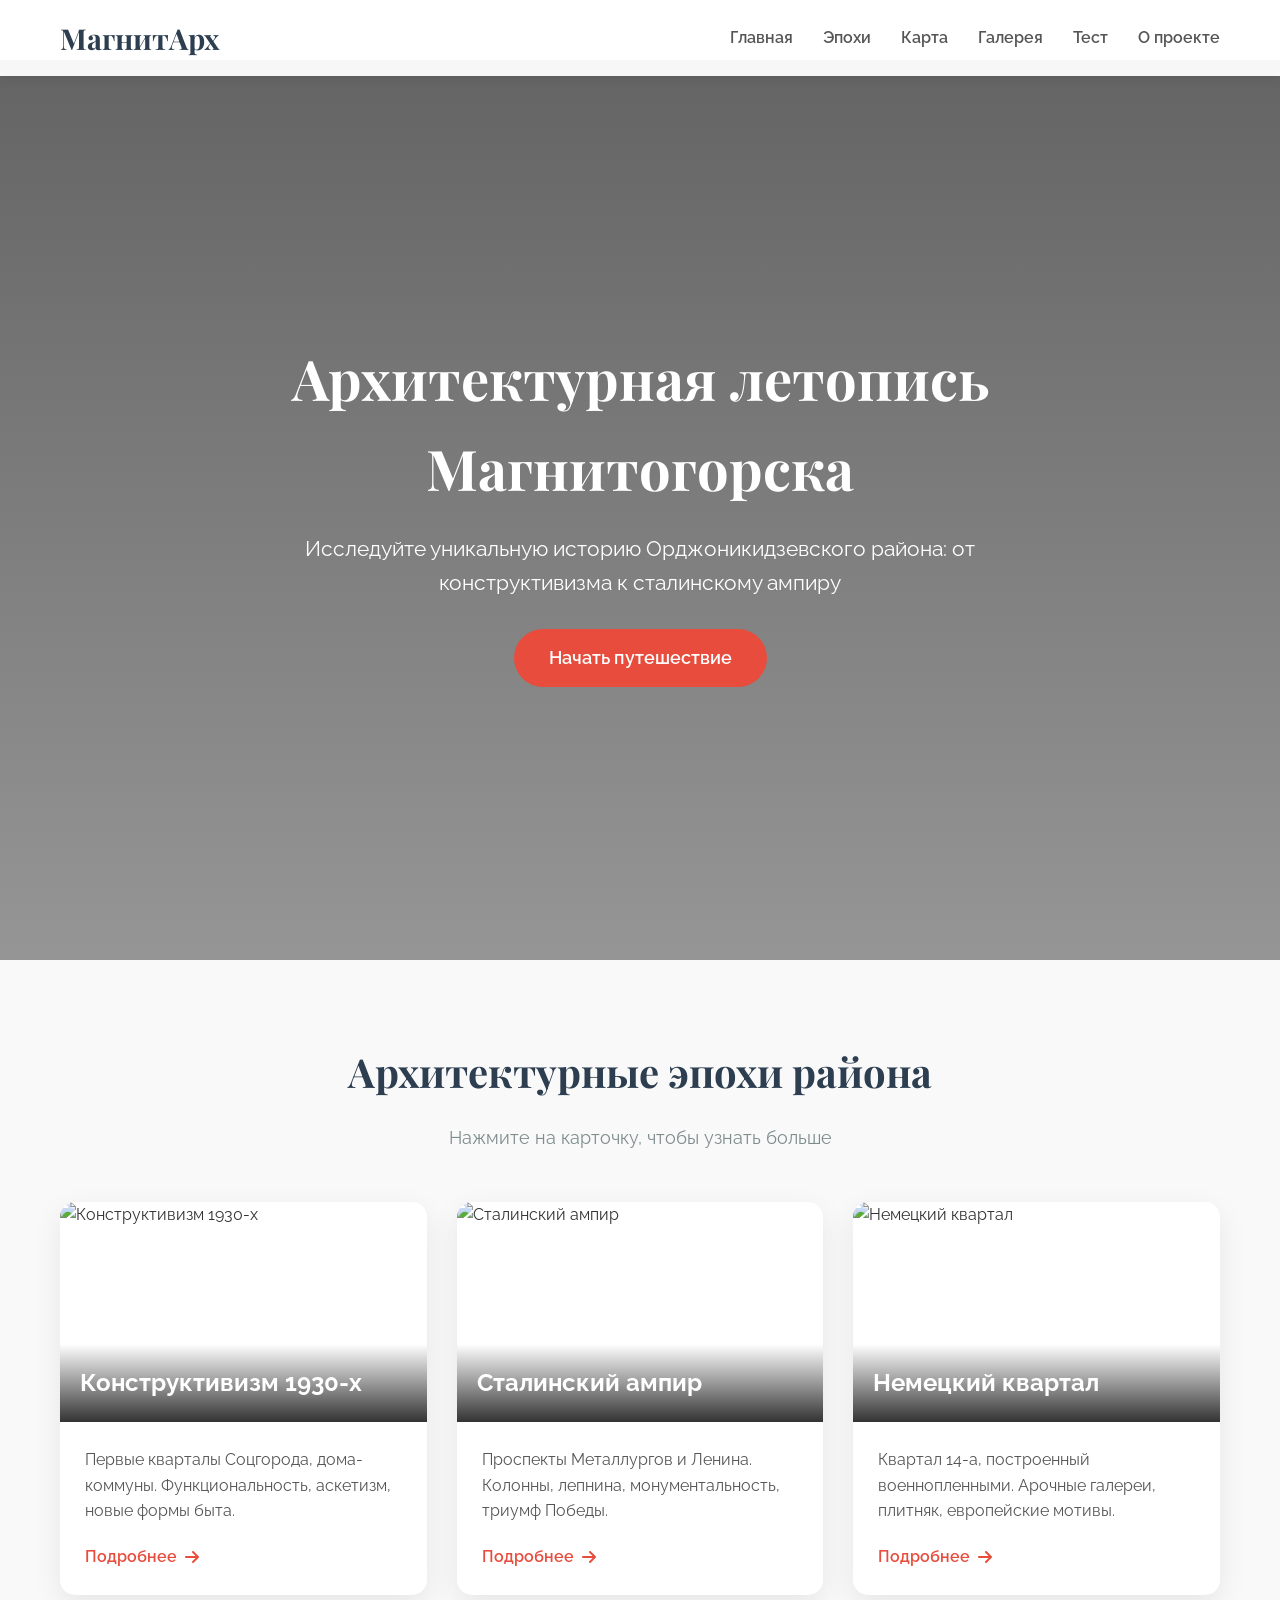
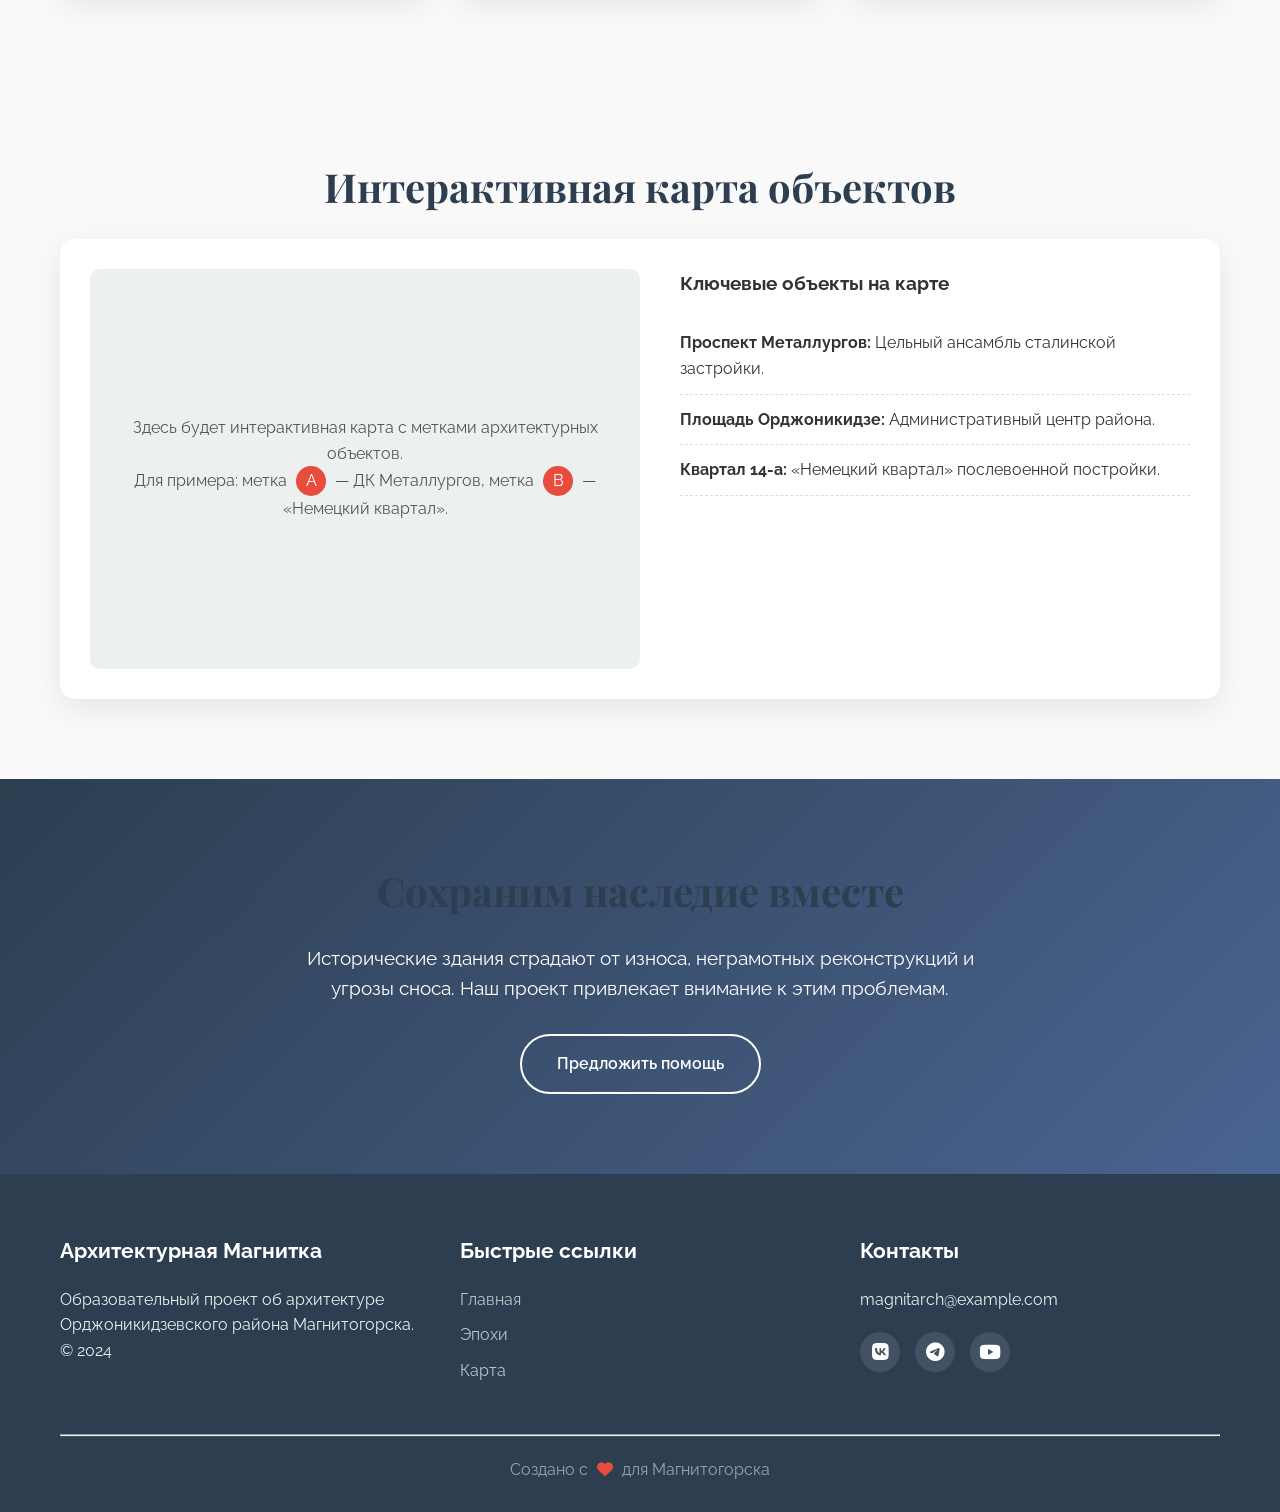
==== index.html @ 7c3ff4f2 "init" ====
<!DOCTYPE html>
<html lang="ru">
<head>
    <meta charset="UTF-8">
    <meta name="viewport" content="width=device-width, initial-scale=1.0">
    <title>Архитектурная Магнитка | Орджоникидзевский район</title>
    <link rel="stylesheet" href="style.css">
    <link rel="stylesheet" href="https://cdnjs.cloudflare.com/ajax/libs/font-awesome/6.4.0/css/all.min.css">
    <link href="https://fonts.googleapis.com/css2?family=Playfair+Display:wght@400;700&family=Raleway:wght@300;400;600&display=swap" rel="stylesheet">
    <link rel="icon" type="image/x-icon" href="images/favicon.ico">
</head>
<body>
    <!-- Навигация -->
    <nav class="navbar">
        <div class="container nav-container">
            <a href="index.html" class="logo">МагнитАрх</a>
            <button class="menu-toggle" id="menuToggle">
                <i class="fas fa-bars"></i>
            </button>
            <ul class="nav-menu" id="navMenu">
                <li><a href="#home">Главная</a></li>
                <li><a href="#eras">Эпохи</a></li>
                <li><a href="#map">Карта</a></li>
                <li><a href="#gallery">Галерея</a></li>
                <li><a href="#test">Тест</a></li>
                <li><a href="#about">О проекте</a></li>
            </ul>
        </div>
    </nav>

    <!-- Герой-секция -->
    <header class="hero" id="home">
        <div class="hero-content fade-in">
            <h1>Архитектурная летопись Магнитогорска</h1>
            <p>Исследуйте уникальную историю Орджоникидзевского района: от конструктивизма к сталинскому ампиру</p>
            <a href="#eras" class="btn-hero">Начать путешествие</a>
        </div>
        <div class="hero-overlay"></div>
    </header>

    <!-- Секция "Эпохи" -->
    <section class="section eras-section" id="eras">
        <div class="container">
            <h2 class="section-title">Архитектурные эпохи района</h2>
            <p class="section-subtitle">Нажмите на карточку, чтобы узнать больше</p>

            <div class="eras-grid">
                <!-- Карточка 1 -->
                <div class="era-card slide-up">
                    <div class="card-image">
                        <img src="images/constructivism.jpg" alt="Конструктивизм 1930-х">
                        <div class="card-overlay">
                            <h3>Конструктивизм 1930-х</h3>
                        </div>
                    </div>
                    <div class="card-content">
                        <p>Первые кварталы Соцгорода, дома-коммуны. Функциональность, аскетизм, новые формы быта.</p>
                        <a href="#" class="btn-card">Подробнее <i class="fas fa-arrow-right"></i></a>
                    </div>
                </div>

                <!-- Карточка 2 -->
                <div class="era-card slide-up">
                    <div class="card-image">
                        <img src="images/stalin_empire.jpg" alt="Сталинский ампир">
                        <div class="card-overlay">
                            <h3>Сталинский ампир</h3>
                        </div>
                    </div>
                    <div class="card-content">
                        <p>Проспекты Металлургов и Ленина. Колонны, лепнина, монументальность, триумф Победы.</p>
                        <a href="#" class="btn-card">Подробнее <i class="fas fa-arrow-right"></i></a>
                    </div>
                </div>

                <!-- Карточка 3 -->
                <div class="era-card slide-up">
                    <div class="card-image">
                        <img src="images/german_quarter.jpg" alt="Немецкий квартал">
                        <div class="card-overlay">
                            <h3>Немецкий квартал</h3>
                        </div>
                    </div>
                    <div class="card-content">
                        <p>Квартал 14-а, построенный военнопленными. Арочные галереи, плитняк, европейские мотивы.</p>
                        <a href="#" class="btn-card">Подробнее <i class="fas fa-arrow-right"></i></a>
                    </div>
                </div>
            </div>
        </div>
    </section>

    <!-- Секция с интерактивной картой -->
    <section class="section map-section" id="map">
        <div class="container">
            <h2 class="section-title">Интерактивная карта объектов</h2>
            <div class="map-container slide-up">
                <div class="map-placeholder" id="mapPlaceholder">
                    <!-- Здесь будет встроена карта Яндекса/Google -->
                    <p>Здесь будет интерактивная карта с метками архитектурных объектов.</p>
                    <p>Для примера: метка <span class="marker">A</span> — ДК Металлургов, метка <span class="marker">B</span> — «Немецкий квартал».</p>
                </div>
                <div class="map-info">
                    <h3>Ключевые объекты на карте</h3>
                    <ul class="map-list">
                        <li><strong>Проспект Металлургов:</strong> Цельный ансамбль сталинской застройки.</li>
                        <li><strong>Площадь Орджоникидзе:</strong> Административный центр района.</li>
                        <li><strong>Квартал 14-а:</strong> «Немецкий квартал» послевоенной постройки.</li>
                    </ul>
                </div>
            </div>
        </div>
    </section>

    <!-- Секция "Проблемы сохранения" -->
    <section class="section problems-section">
        <div class="container">
            <h2 class="section-title">Сохраним наследие вместе</h2>
            <div class="problems-content fade-in">
                <p>Исторические здания страдают от износа, неграмотных реконструкций и угрозы сноса. Наш проект привлекает внимание к этим проблемам.</p>
                <a href="#contact" class="btn-problem">Предложить помощь</a>
            </div>
        </div>
    </section>

    <!-- Футер -->
    <footer class="footer" id="about">
        <div class="container">
            <div class="footer-grid">
                <div class="footer-col">
                    <h3>Архитектурная Магнитка</h3>
                    <p>Образовательный проект об архитектуре Орджоникидзевского района Магнитогорска. © 2024</p>
                </div>
                <div class="footer-col">
                    <h3>Быстрые ссылки</h3>
                    <ul>
                        <li><a href="#home">Главная</a></li>
                        <li><a href="#eras">Эпохи</a></li>
                        <li><a href="#map">Карта</a></li>
                    </ul>
                </div>
                <div class="footer-col">
                    <h3>Контакты</h3>
                    <p>magnitarch@example.com</p>
                    <div class="social-links">
                        <a href="#"><i class="fab fa-vk"></i></a>
                        <a href="#"><i class="fab fa-telegram"></i></a>
                        <a href="#"><i class="fab fa-youtube"></i></a>
                    </div>
                </div>
            </div>
            <hr>
            <p class="footer-copy">Создано с <i class="fas fa-heart"></i> для Магнитогорска</p>
        </div>
    </footer>

    <script src="script.js"></script>
</body>
</html>
---- style.css ----
/* Сброс и базовые стили */
* {
    margin: 0;
    padding: 0;
    box-sizing: border-box;
}

html {
    scroll-behavior: smooth;
}

body {
    font-family: 'Raleway', sans-serif;
    line-height: 1.6;
    color: #333;
    background: #f9f9f9;
    overflow-x: hidden;
}

.container {
    width: 100%;
    max-width: 1200px;
    margin: 0 auto;
    padding: 0 20px;
}

/* Навигация */
.navbar {
    background: rgba(255, 255, 255, 0.95);
    box-shadow: 0 2px 10px rgba(0, 0, 0, 0.1);
    position: fixed;
    width: 100%;
    top: 0;
    z-index: 1000;
    transition: all 0.3s ease;
}

.nav-container {
    display: flex;
    justify-content: space-between;
    align-items: center;
    padding: 15px 20px;
}

.logo {
    font-family: 'Playfair Display', serif;
    font-size: 1.8rem;
    font-weight: 700;
    color: #2c3e50;
    text-decoration: none;
}

.nav-menu {
    display: flex;
    list-style: none;
}

.nav-menu li {
    margin-left: 30px;
}

.nav-menu a {
    text-decoration: none;
    color: #555;
    font-weight: 600;
    font-size: 1rem;
    transition: color 0.3s;
    position: relative;
}

.nav-menu a:hover {
    color: #e74c3c;
}

.nav-menu a::after {
    content: '';
    position: absolute;
    width: 0;
    height: 2px;
    background: #e74c3c;
    left: 0;
    bottom: -5px;
    transition: width 0.3s;
}

.nav-menu a:hover::after {
    width: 100%;
}

.menu-toggle {
    display: none;
    background: none;
    border: none;
    font-size: 1.5rem;
    color: #2c3e50;
    cursor: pointer;
}

/* Герой-секция */
.hero {
    height: 100vh;
    background: linear-gradient(rgba(0, 0, 0, 0.6), rgba(0, 0, 0, 0.4)),
                url('images/bg-main.jpg') center/cover no-repeat;
    display: flex;
    align-items: center;
    justify-content: center;
    text-align: center;
    color: white;
    position: relative;
    margin-top: 60px;
}

.hero-content {
    z-index: 2;
    max-width: 800px;
    padding: 20px;
}

.hero h1 {
    font-family: 'Playfair Display', serif;
    font-size: 3.5rem;
    margin-bottom: 20px;
    opacity: 0;
    animation: fadeInUp 1s 0.5s forwards;
}

.hero p {
    font-size: 1.3rem;
    margin-bottom: 30px;
    opacity: 0;
    animation: fadeInUp 1s 0.8s forwards;
}

.btn-hero {
    display: inline-block;
    background: #e74c3c;
    color: white;
    padding: 15px 35px;
    border-radius: 50px;
    text-decoration: none;
    font-weight: 600;
    font-size: 1.1rem;
    transition: all 0.3s;
    opacity: 0;
    animation: fadeInUp 1s 1.1s forwards;
}

.btn-hero:hover {
    background: #c0392b;
    transform: translateY(-5px);
    box-shadow: 0 10px 20px rgba(0, 0, 0, 0.2);
}

/* Секции */
.section {
    padding: 80px 0;
}

.section-title {
    font-family: 'Playfair Display', serif;
    font-size: 2.5rem;
    text-align: center;
    margin-bottom: 20px;
    color: #2c3e50;
}

.section-subtitle {
    text-align: center;
    color: #7f8c8d;
    margin-bottom: 50px;
    font-size: 1.1rem;
}

/* Карточки эпох */
.eras-grid {
    display: grid;
    grid-template-columns: repeat(auto-fit, minmax(300px, 1fr));
    gap: 30px;
    margin-top: 40px;
}

.era-card {
    background: white;
    border-radius: 15px;
    overflow: hidden;
    box-shadow: 0 10px 30px rgba(0, 0, 0, 0.08);
    transition: transform 0.4s, box-shadow 0.4s;
    opacity: 0;
    transform: translateY(30px);
}

.era-card:hover {
    transform: translateY(-15px);
    box-shadow: 0 20px 40px rgba(0, 0, 0, 0.15);
}

.card-image {
    height: 220px;
    position: relative;
    overflow: hidden;
}

.card-image img {
    width: 100%;
    height: 100%;
    object-fit: cover;
    transition: transform 0.5s;
}

.era-card:hover .card-image img {
    transform: scale(1.05);
}

.card-overlay {
    position: absolute;
    bottom: 0;
    background: linear-gradient(to top, rgba(0,0,0,0.8), transparent);
    width: 100%;
    padding: 20px;
    color: white;
}

.card-overlay h3 {
    font-size: 1.5rem;
}

.card-content {
    padding: 25px;
}

.card-content p {
    color: #555;
    margin-bottom: 20px;
}

.btn-card {
    display: inline-flex;
    align-items: center;
    color: #e74c3c;
    text-decoration: none;
    font-weight: 600;
    transition: color 0.3s;
}

.btn-card i {
    margin-left: 8px;
    transition: transform 0.3s;
}

.btn-card:hover {
    color: #c0392b;
}

.btn-card:hover i {
    transform: translateX(5px);
}

/* Карта */
.map-container {
    display: flex;
    flex-wrap: wrap;
    gap: 40px;
    background: white;
    padding: 30px;
    border-radius: 15px;
    box-shadow: 0 10px 30px rgba(0, 0, 0, 0.08);
}

.map-placeholder {
    flex: 1;
    min-width: 300px;
    height: 400px;
    background: #ecf0f1;
    border-radius: 10px;
    display: flex;
    flex-direction: column;
    align-items: center;
    justify-content: center;
    text-align: center;
    padding: 20px;
    color: #555;
}

.marker {
    display: inline-block;
    background: #e74c3c;
    color: white;
    width: 30px;
    height: 30px;
    line-height: 30px;
    border-radius: 50%;
    margin: 0 5px;
}

.map-info {
    flex: 1;
    min-width: 300px;
}

.map-list {
    list-style: none;
    margin-top: 20px;
}

.map-list li {
    padding: 12px 0;
    border-bottom: 1px dashed #ddd;
}

/* Секция проблем */
.problems-section {
    background: linear-gradient(135deg, #2c3e50 0%, #4a6491 100%);
    color: white;
    text-align: center;
}

.problems-content {
    max-width: 700px;
    margin: 0 auto;
}

.problems-content p {
    font-size: 1.2rem;
    margin-bottom: 30px;
}

.btn-problem {
    display: inline-block;
    background: transparent;
    color: white;
    padding: 15px 35px;
    border: 2px solid white;
    border-radius: 50px;
    text-decoration: none;
    font-weight: 600;
    transition: all 0.3s;
}

.btn-problem:hover {
    background: white;
    color: #2c3e50;
}

/* Футер */
.footer {
    background: #2c3e50;
    color: #ecf0f1;
    padding: 60px 0 30px;
}

.footer-grid {
    display: grid;
    grid-template-columns: repeat(auto-fit, minmax(250px, 1fr));
    gap: 40px;
    margin-bottom: 40px;
}

.footer-col h3 {
    font-size: 1.3rem;
    margin-bottom: 20px;
    color: white;
}

.footer-col ul {
    list-style: none;
}

.footer-col ul li {
    margin-bottom: 10px;
}

.footer-col a {
    color: #bdc3c7;
    text-decoration: none;
    transition: color 0.3s;
}

.footer-col a:hover {
    color: #e74c3c;
}

.social-links {
    display: flex;
    gap: 15px;
    margin-top: 20px;
}

.social-links a {
    display: inline-flex;
    align-items: center;
    justify-content: center;
    width: 40px;
    height: 40px;
    background: rgba(255,255,255,0.1);
    border-radius: 50%;
    color: white;
    font-size: 1.2rem;
    transition: all 0.3s;
}

.social-links a:hover {
    background: #e74c3c;
    transform: translateY(-5px);
}

.footer-copy {
    text-align: center;
    padding-top: 20px;
    border-top: 1px solid rgba(255,255,255,0.1);
    color: #95a5a6;
}

.footer-copy i {
    color: #e74c3c;
    margin: 0 5px;
}

/* Анимации */
@keyframes fadeInUp {
    from {
        opacity: 0;
        transform: translateY(30px);
    }
    to {
        opacity: 1;
        transform: translateY(0);
    }
}

.fade-in {
    opacity: 0;
    animation: fadeInUp 1s forwards;
}

.slide-up {
    opacity: 0;
    transform: translateY(40px);
    transition: opacity 0.8s, transform 0.8s;
}

.slide-up.visible {
    opacity: 1;
    transform: translateY(0);
}

/* Адаптация для планшетов */
@media (max-width: 992px) {
    .hero h1 {
        font-size: 2.8rem;
    }
    .section-title {
        font-size: 2.2rem;
    }
}

/* Адаптация для телефонов */
@media (max-width: 768px) {
    .nav-menu {
        position: fixed;
        top: 70px;
        right: -100%;
        flex-direction: column;
        background: white;
        width: 80%;
        height: calc(100vh - 70px);
        box-shadow: -5px 0 15px rgba(0,0,0,0.1);
        transition: right 0.4s;
        padding-top: 30px;
    }

    .nav-menu.active {
        right: 0;
    }

    .nav-menu li {
        margin: 0;
        text-align: center;
        margin-bottom: 25px;
    }

    .menu-toggle {
        display: block;
    }

    .hero h1 {
        font-size: 2.2rem;
    }

    .hero p {
        font-size: 1.1rem;
    }

    .section {
        padding: 60px 0;
    }

    .map-container {
        flex-direction: column;
    }

    .eras-grid {
        grid-template-columns: 1fr;
    }
}
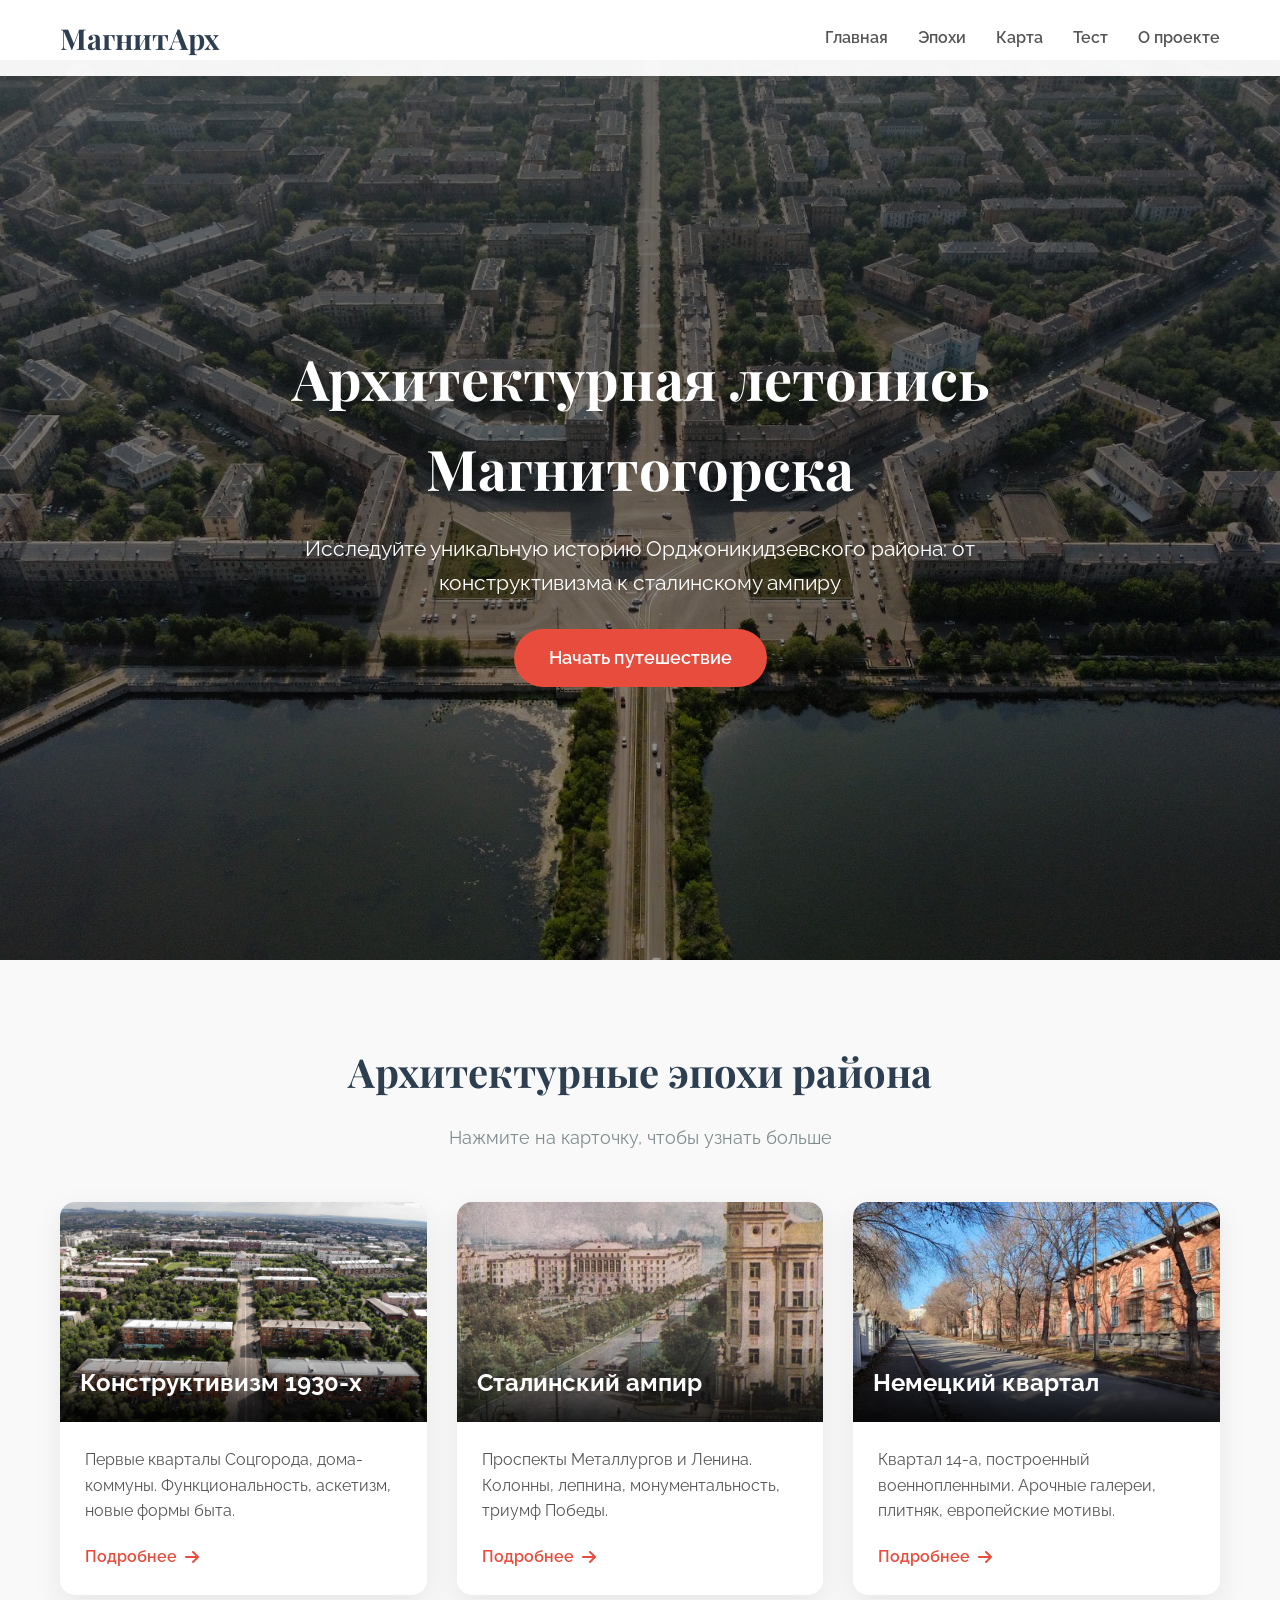
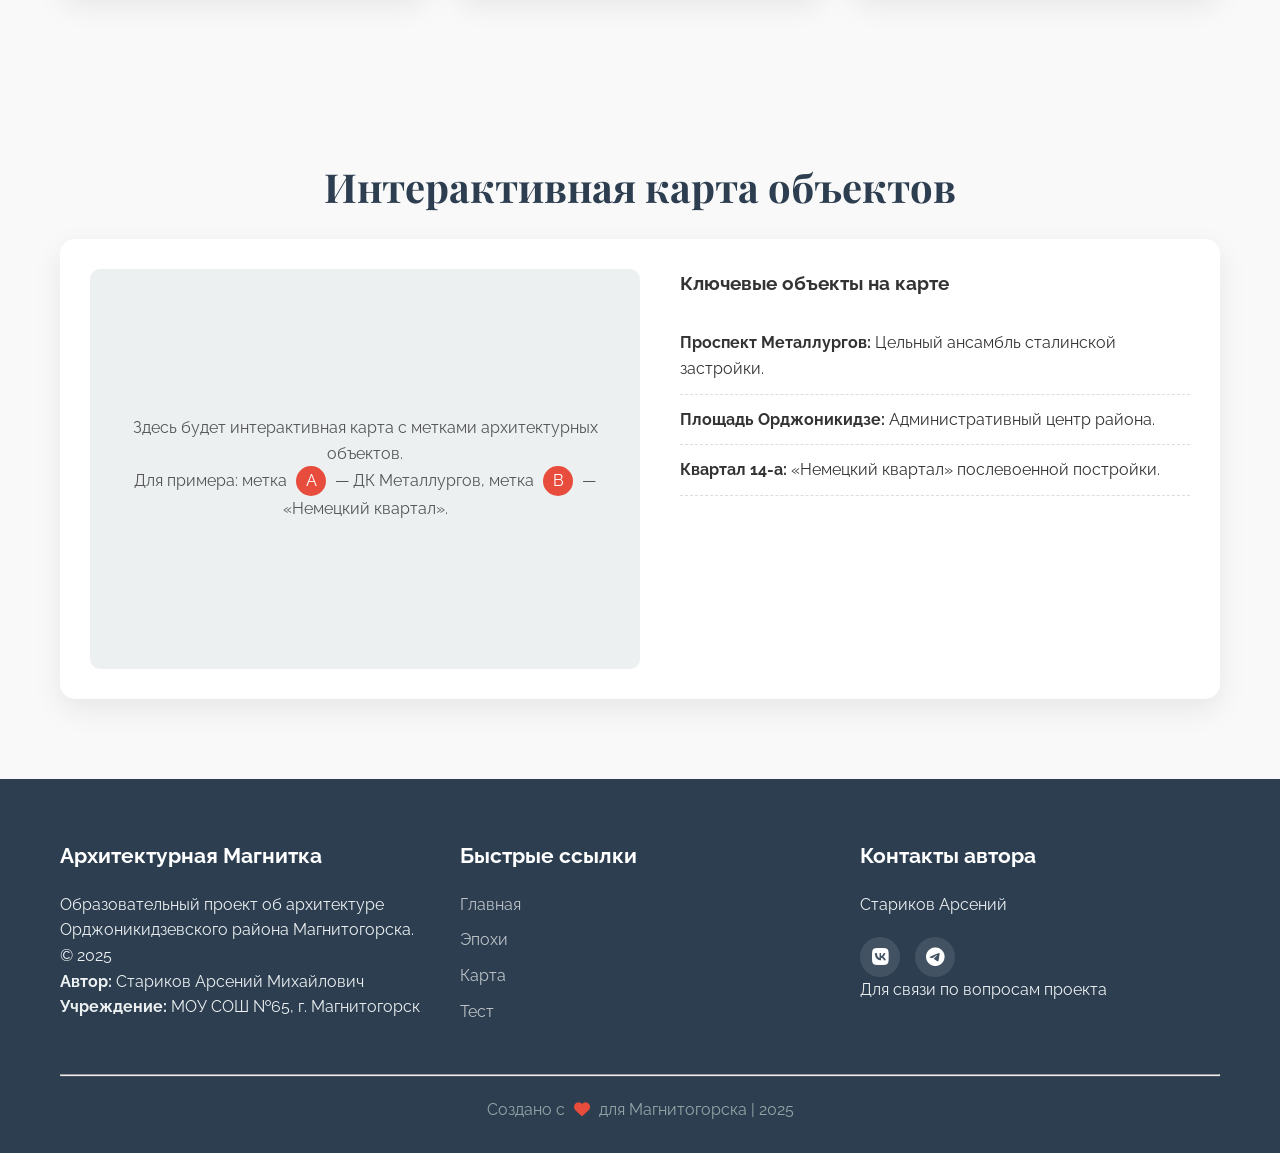
==== commit 75692f4d: "add photos" ====
--- a/index.html
+++ b/index.html
@@ -1,5 +1,6 @@
 <!DOCTYPE html>
 <html lang="ru">
+<!-- ЗАМЕНИТЬ СЕКЦИЮ <head> (строки 4-12) -->
 <head>
     <meta charset="UTF-8">
     <meta name="viewport" content="width=device-width, initial-scale=1.0">
@@ -8,6 +9,7 @@
     <link rel="stylesheet" href="https://cdnjs.cloudflare.com/ajax/libs/font-awesome/6.4.0/css/all.min.css">
     <link href="https://fonts.googleapis.com/css2?family=Playfair+Display:wght@400;700&family=Raleway:wght@300;400;600&display=swap" rel="stylesheet">
     <link rel="icon" type="image/x-icon" href="images/favicon.ico">
+    <meta name="author" content="Стариков Арсений Михайлович">
 </head>
 <body>
     <!-- Навигация -->
@@ -21,7 +23,6 @@
                 <li><a href="#home">Главная</a></li>
                 <li><a href="#eras">Эпохи</a></li>
                 <li><a href="#map">Карта</a></li>
-                <li><a href="#gallery">Галерея</a></li>
                 <li><a href="#test">Тест</a></li>
                 <li><a href="#about">О проекте</a></li>
             </ul>
@@ -48,7 +49,7 @@
                 <!-- Карточка 1 -->
                 <div class="era-card slide-up">
                     <div class="card-image">
-                        <img src="images/constructivism.jpg" alt="Конструктивизм 1930-х">
+                        <img src="imgs/social city.jpg" alt="Конструктивизм 1930-х">
                         <div class="card-overlay">
                             <h3>Конструктивизм 1930-х</h3>
                         </div>
@@ -62,7 +63,7 @@
                 <!-- Карточка 2 -->
                 <div class="era-card slide-up">
                     <div class="card-image">
-                        <img src="images/stalin_empire.jpg" alt="Сталинский ампир">
+                        <img src="imgs/metalurg.jpg" alt="Сталинский ампир">
                         <div class="card-overlay">
                             <h3>Сталинский ампир</h3>
                         </div>
@@ -76,7 +77,7 @@
                 <!-- Карточка 3 -->
                 <div class="era-card slide-up">
                     <div class="card-image">
-                        <img src="images/german_quarter.jpg" alt="Немецкий квартал">
+                        <img src="imgs/nemts.webp" alt="Немецкий квартал">
                         <div class="card-overlay">
                             <h3>Немецкий квартал</h3>
                         </div>
@@ -112,47 +113,43 @@
         </div>
     </section>
 
-    <!-- Секция "Проблемы сохранения" -->
-    <section class="section problems-section">
-        <div class="container">
-            <h2 class="section-title">Сохраним наследие вместе</h2>
-            <div class="problems-content fade-in">
-                <p>Исторические здания страдают от износа, неграмотных реконструкций и угрозы сноса. Наш проект привлекает внимание к этим проблемам.</p>
-                <a href="#contact" class="btn-problem">Предложить помощь</a>
+    <!-- Футер -->
+<footer class="footer" id="about">
+    <div class="container">
+        <div class="footer-grid">
+            <div class="footer-col">
+                <h3>Архитектурная Магнитка</h3>
+                <p>Образовательный проект об архитектуре Орджоникидзевского района Магнитогорска. © 2025</p>
+                <p><strong>Автор:</strong> Стариков Арсений Михайлович<br>
+                <strong>Учреждение:</strong> МОУ СОШ №65, г. Магнитогорск</p>
+            </div>
+            <div class="footer-col">
+                <h3>Быстрые ссылки</h3>
+                <ul>
+                    <li><a href="#home">Главная</a></li>
+                    <li><a href="#eras">Эпохи</a></li>
+                    <li><a href="#map">Карта</a></li>
+                    <li><a href="#test">Тест</a></li>
+                </ul>
+            </div>
+            <div class="footer-col">
+                <h3>Контакты автора</h3>
+                <p>Стариков Арсений</p>
+                <div class="social-links">
+                    <a href="https://vk.com/id573348096" target="_blank" title="ВКонтакте">
+                        <i class="fab fa-vk"></i>
+                    </a>
+                    <a href="https://t.me/Senya131313" target="_blank" title="Telegram">
+                        <i class="fab fa-telegram"></i>
+                    </a>
+                </div>
+                <p class="footer-note">Для связи по вопросам проекта</p>
             </div>
         </div>
-    </section>
-
-    <!-- Футер -->
-    <footer class="footer" id="about">
-        <div class="container">
-            <div class="footer-grid">
-                <div class="footer-col">
-                    <h3>Архитектурная Магнитка</h3>
-                    <p>Образовательный проект об архитектуре Орджоникидзевского района Магнитогорска. © 2024</p>
-                </div>
-                <div class="footer-col">
-                    <h3>Быстрые ссылки</h3>
-                    <ul>
-                        <li><a href="#home">Главная</a></li>
-                        <li><a href="#eras">Эпохи</a></li>
-                        <li><a href="#map">Карта</a></li>
-                    </ul>
-                </div>
-                <div class="footer-col">
-                    <h3>Контакты</h3>
-                    <p>magnitarch@example.com</p>
-                    <div class="social-links">
-                        <a href="#"><i class="fab fa-vk"></i></a>
-                        <a href="#"><i class="fab fa-telegram"></i></a>
-                        <a href="#"><i class="fab fa-youtube"></i></a>
-                    </div>
-                </div>
-            </div>
-            <hr>
-            <p class="footer-copy">Создано с <i class="fas fa-heart"></i> для Магнитогорска</p>
-        </div>
-    </footer>
+        <hr>
+        <p class="footer-copy">Создано с <i class="fas fa-heart"></i> для Магнитогорска | 2025</p>
+    </div>
+</footer>
 
     <script src="script.js"></script>
 </body>
--- a/style.css
+++ b/style.css
@@ -100,7 +100,7 @@
 .hero {
     height: 100vh;
     background: linear-gradient(rgba(0, 0, 0, 0.6), rgba(0, 0, 0, 0.4)),
-                url('images/bg-main.jpg') center/cover no-repeat;
+                url('imgs/1.jpg') center/cover no-repeat;
     display: flex;
     align-items: center;
     justify-content: center;
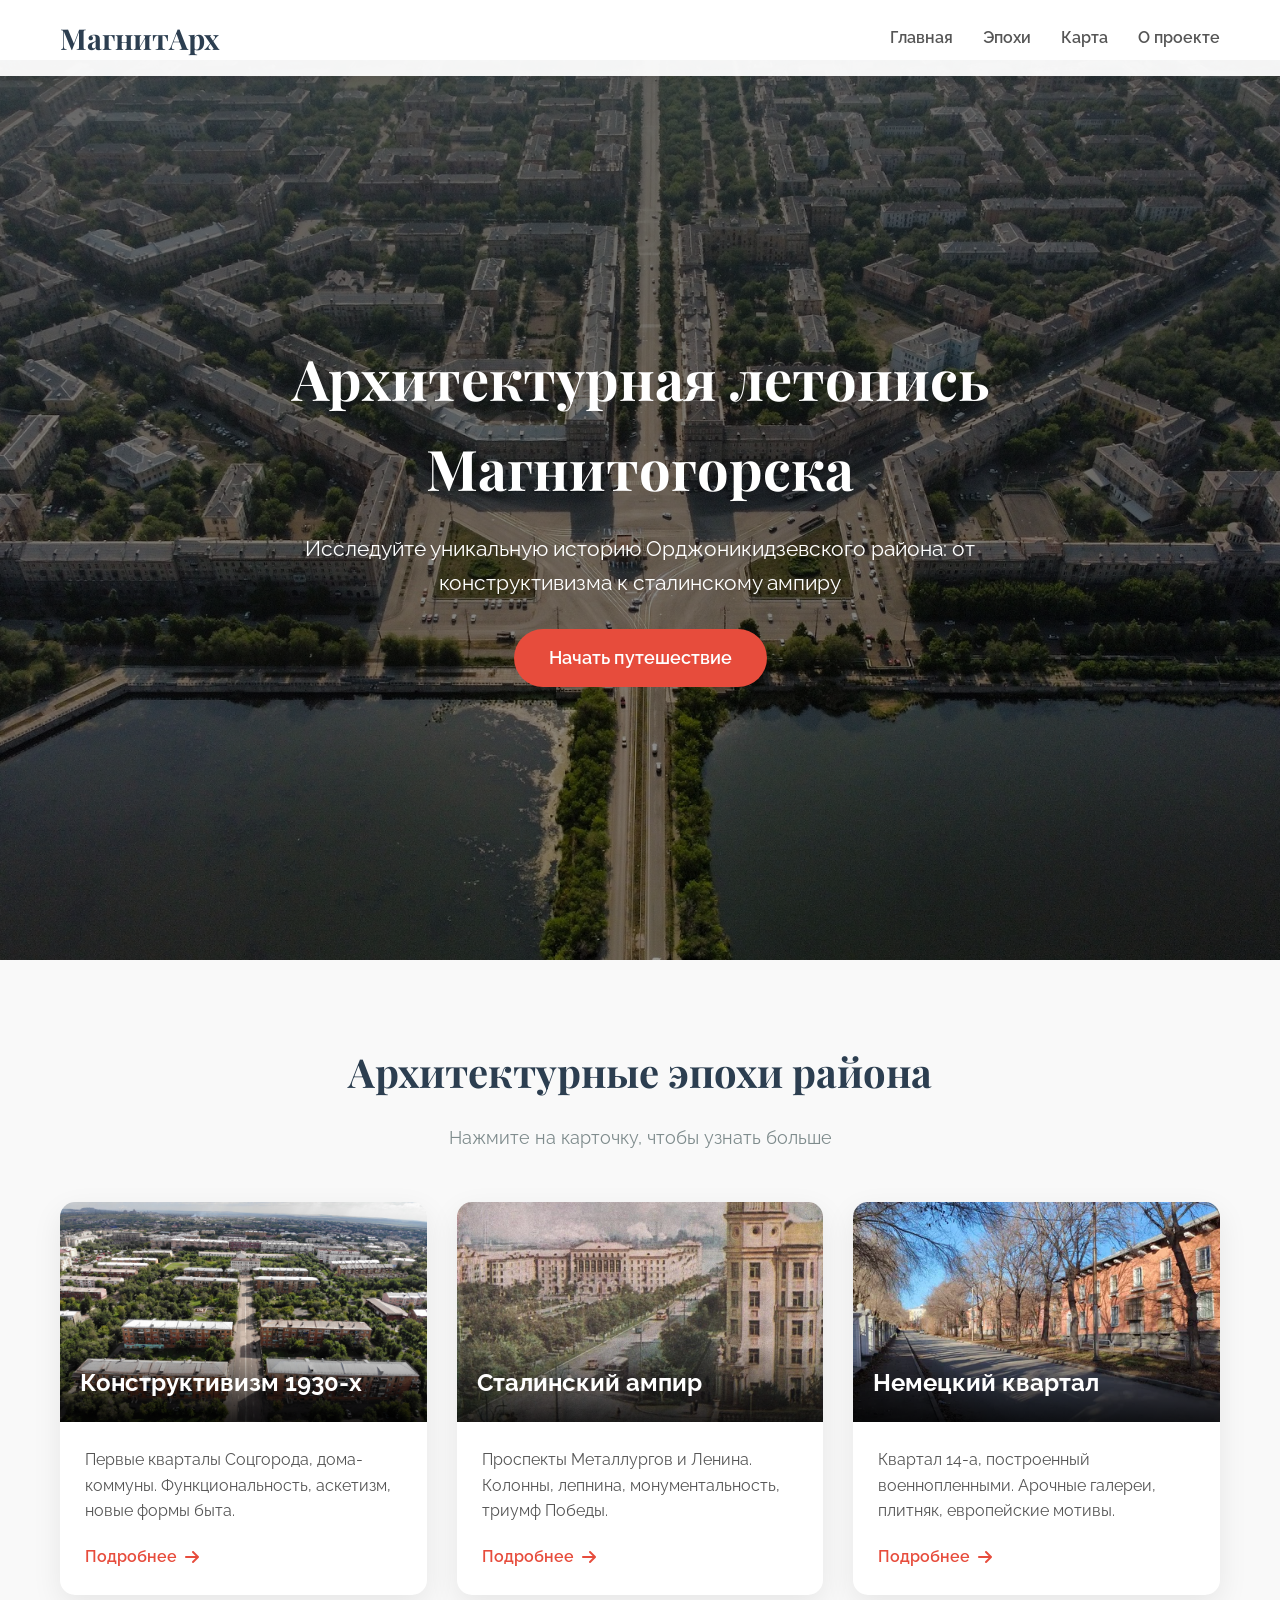
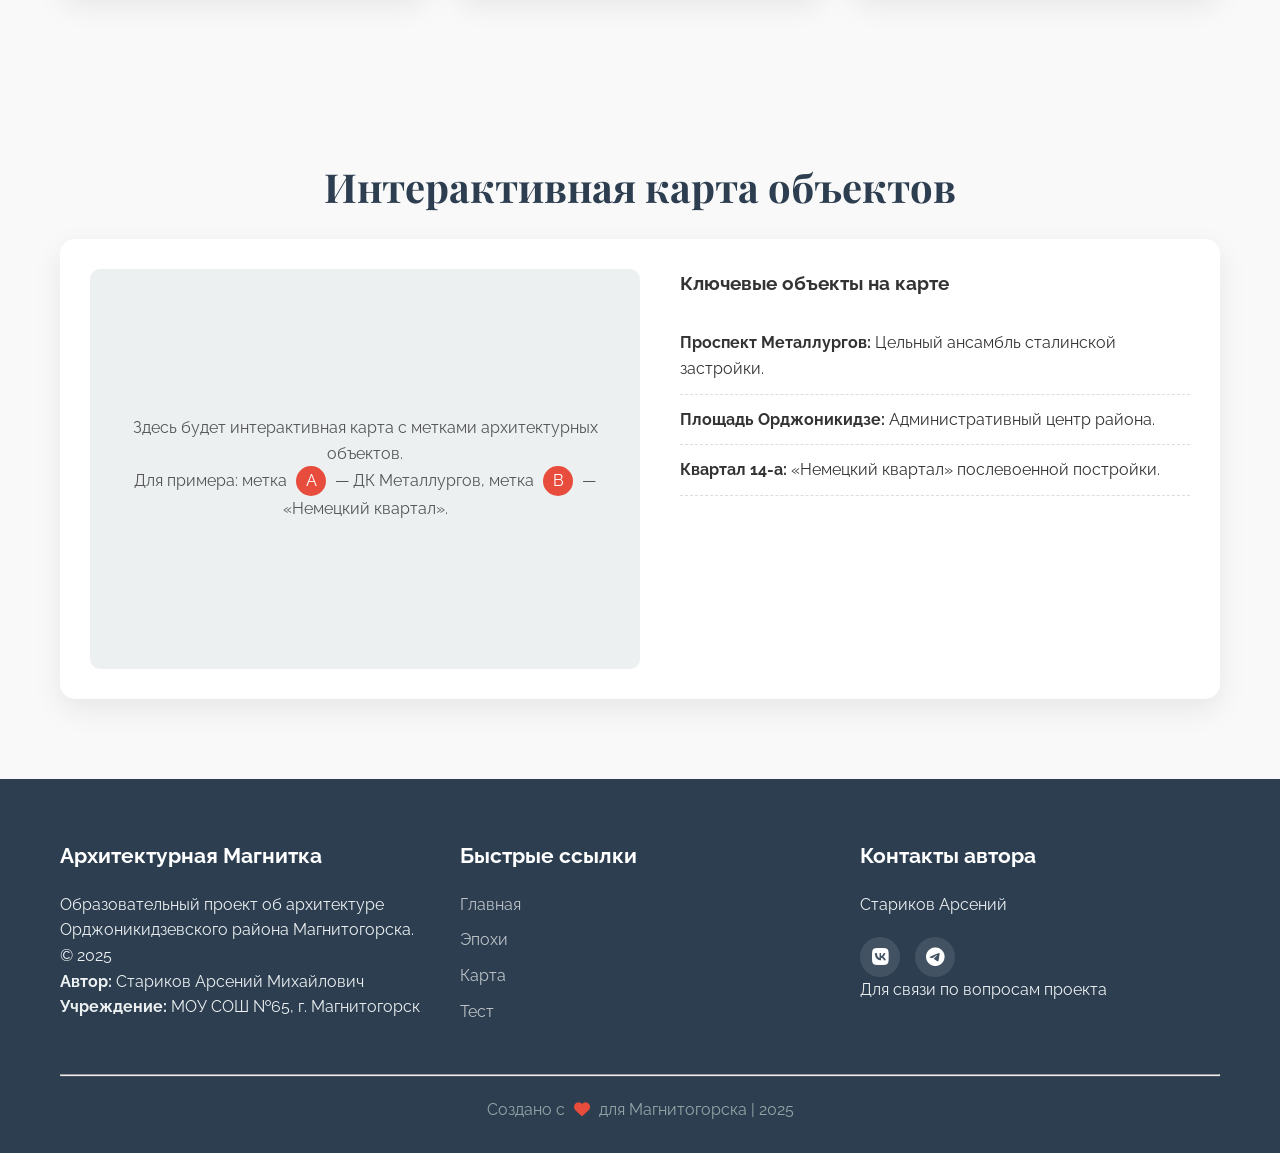
==== commit 18540459: "del test" ====
--- a/index.html
+++ b/index.html
@@ -23,7 +23,6 @@
                 <li><a href="#home">Главная</a></li>
                 <li><a href="#eras">Эпохи</a></li>
                 <li><a href="#map">Карта</a></li>
-                <li><a href="#test">Тест</a></li>
                 <li><a href="#about">О проекте</a></li>
             </ul>
         </div>
--- a/style.css
+++ b/style.css
@@ -100,7 +100,7 @@
 .hero {
     height: 100vh;
     background: linear-gradient(rgba(0, 0, 0, 0.6), rgba(0, 0, 0, 0.4)),
-                url('imgs/1.jpg') center/cover no-repeat;
+                url('imgs/hero.jpg') center/cover no-repeat;
     display: flex;
     align-items: center;
     justify-content: center;
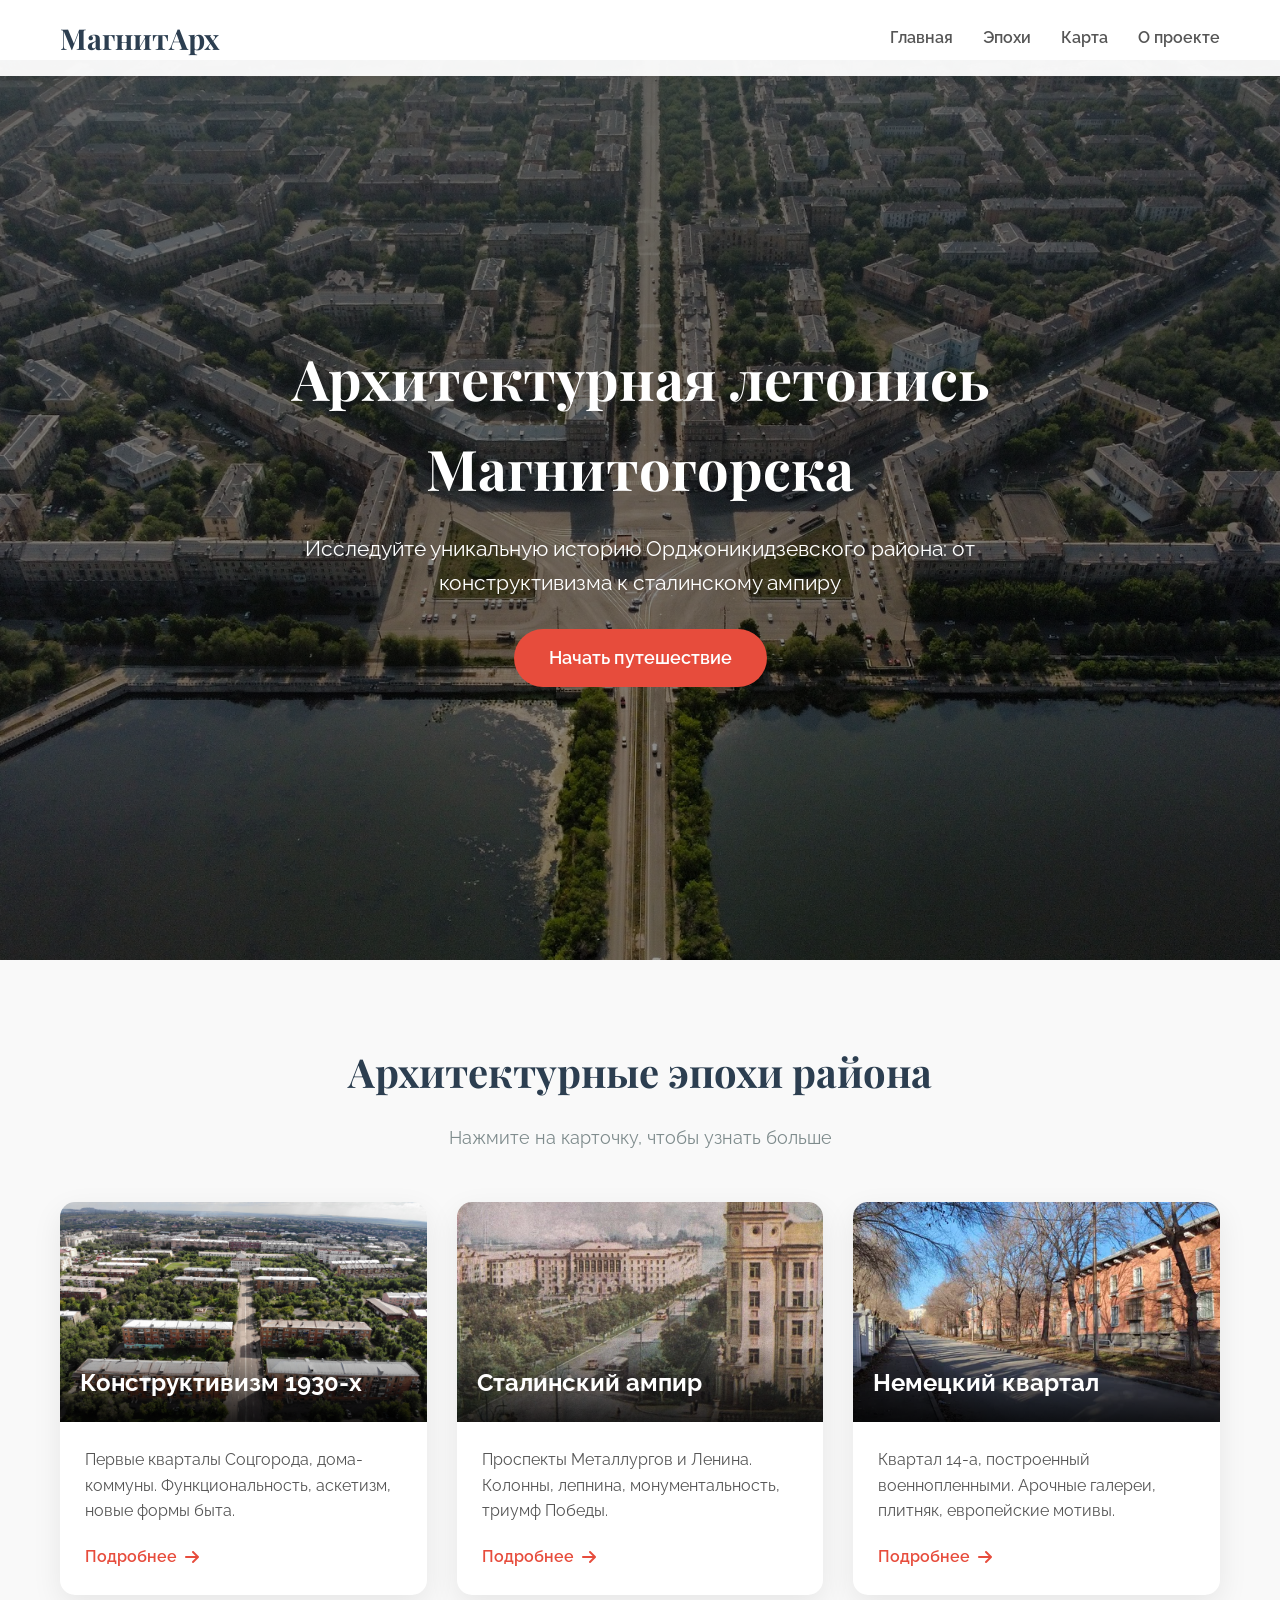
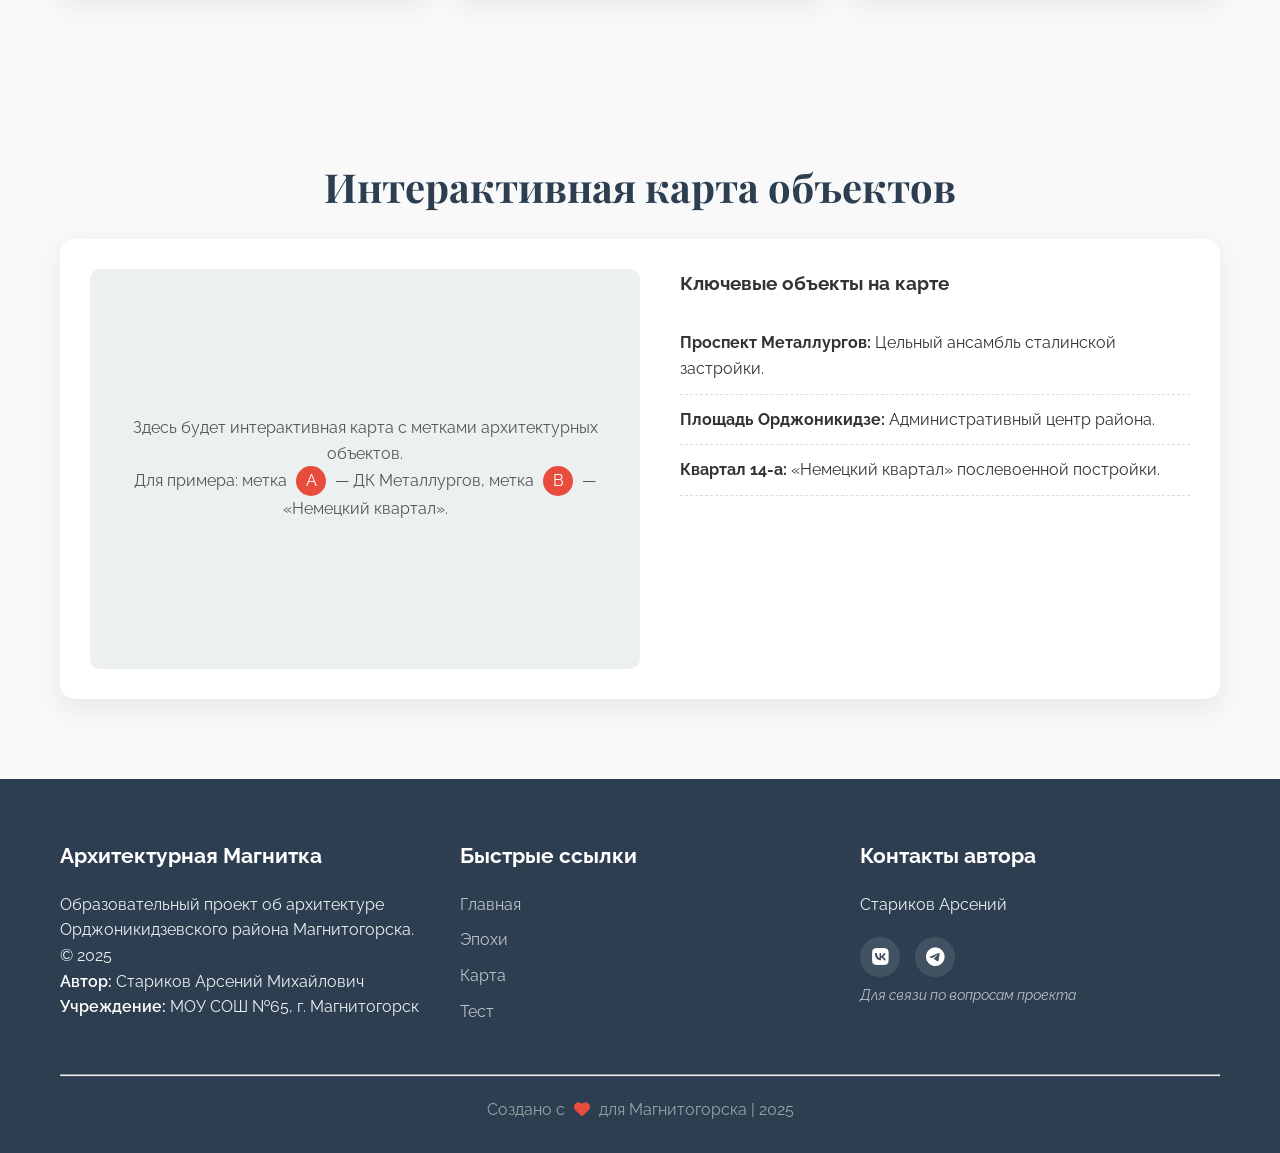
==== commit 8cf4b528: "test pages" ====
--- a/index.html
+++ b/index.html
@@ -55,7 +55,7 @@
                     </div>
                     <div class="card-content">
                         <p>Первые кварталы Соцгорода, дома-коммуны. Функциональность, аскетизм, новые формы быта.</p>
-                        <a href="#" class="btn-card">Подробнее <i class="fas fa-arrow-right"></i></a>
+                        <a href="pgs/one.html" class="btn-card">Подробнее <i class="fas fa-arrow-right"></i></a>
                     </div>
                 </div>
 
@@ -69,7 +69,7 @@
                     </div>
                     <div class="card-content">
                         <p>Проспекты Металлургов и Ленина. Колонны, лепнина, монументальность, триумф Победы.</p>
-                        <a href="#" class="btn-card">Подробнее <i class="fas fa-arrow-right"></i></a>
+                        <a href="pgs/two.html" class="btn-card">Подробнее <i class="fas fa-arrow-right"></i></a>
                     </div>
                 </div>
 
@@ -83,7 +83,7 @@
                     </div>
                     <div class="card-content">
                         <p>Квартал 14-а, построенный военнопленными. Арочные галереи, плитняк, европейские мотивы.</p>
-                        <a href="#" class="btn-card">Подробнее <i class="fas fa-arrow-right"></i></a>
+                        <a href="pgs/three.html" class="btn-card">Подробнее <i class="fas fa-arrow-right"></i></a>
                     </div>
                 </div>
             </div>
--- a/style.css
+++ b/style.css
@@ -501,4 +501,17 @@
     .eras-grid {
         grid-template-columns: 1fr;
     }
+}
+
+/* Дополнительные стили для новой информации в футере */
+.footer-col strong {
+    color: #fff;
+    font-weight: 600;
+}
+
+.footer-note {
+    font-size: 0.85rem;
+    color: #bdc3c7;
+    margin-top: 8px;
+    font-style: italic;
 }
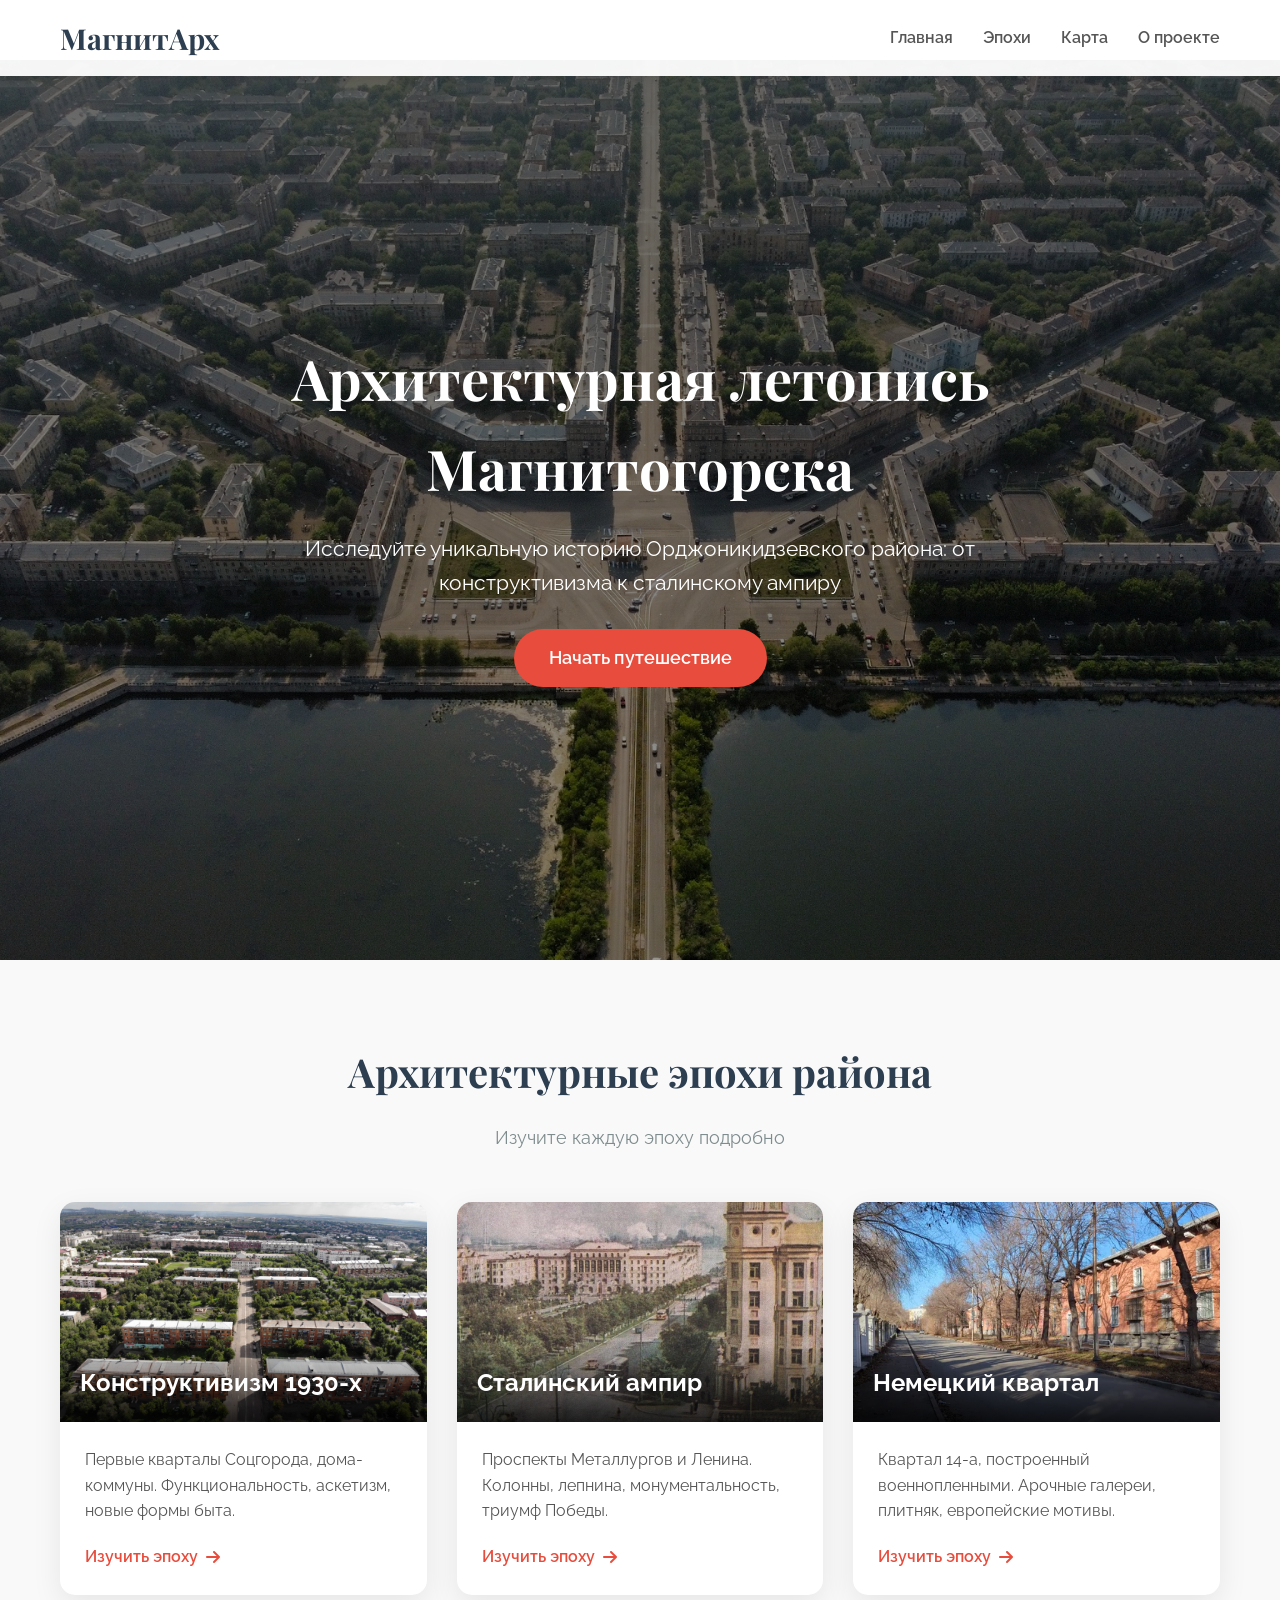
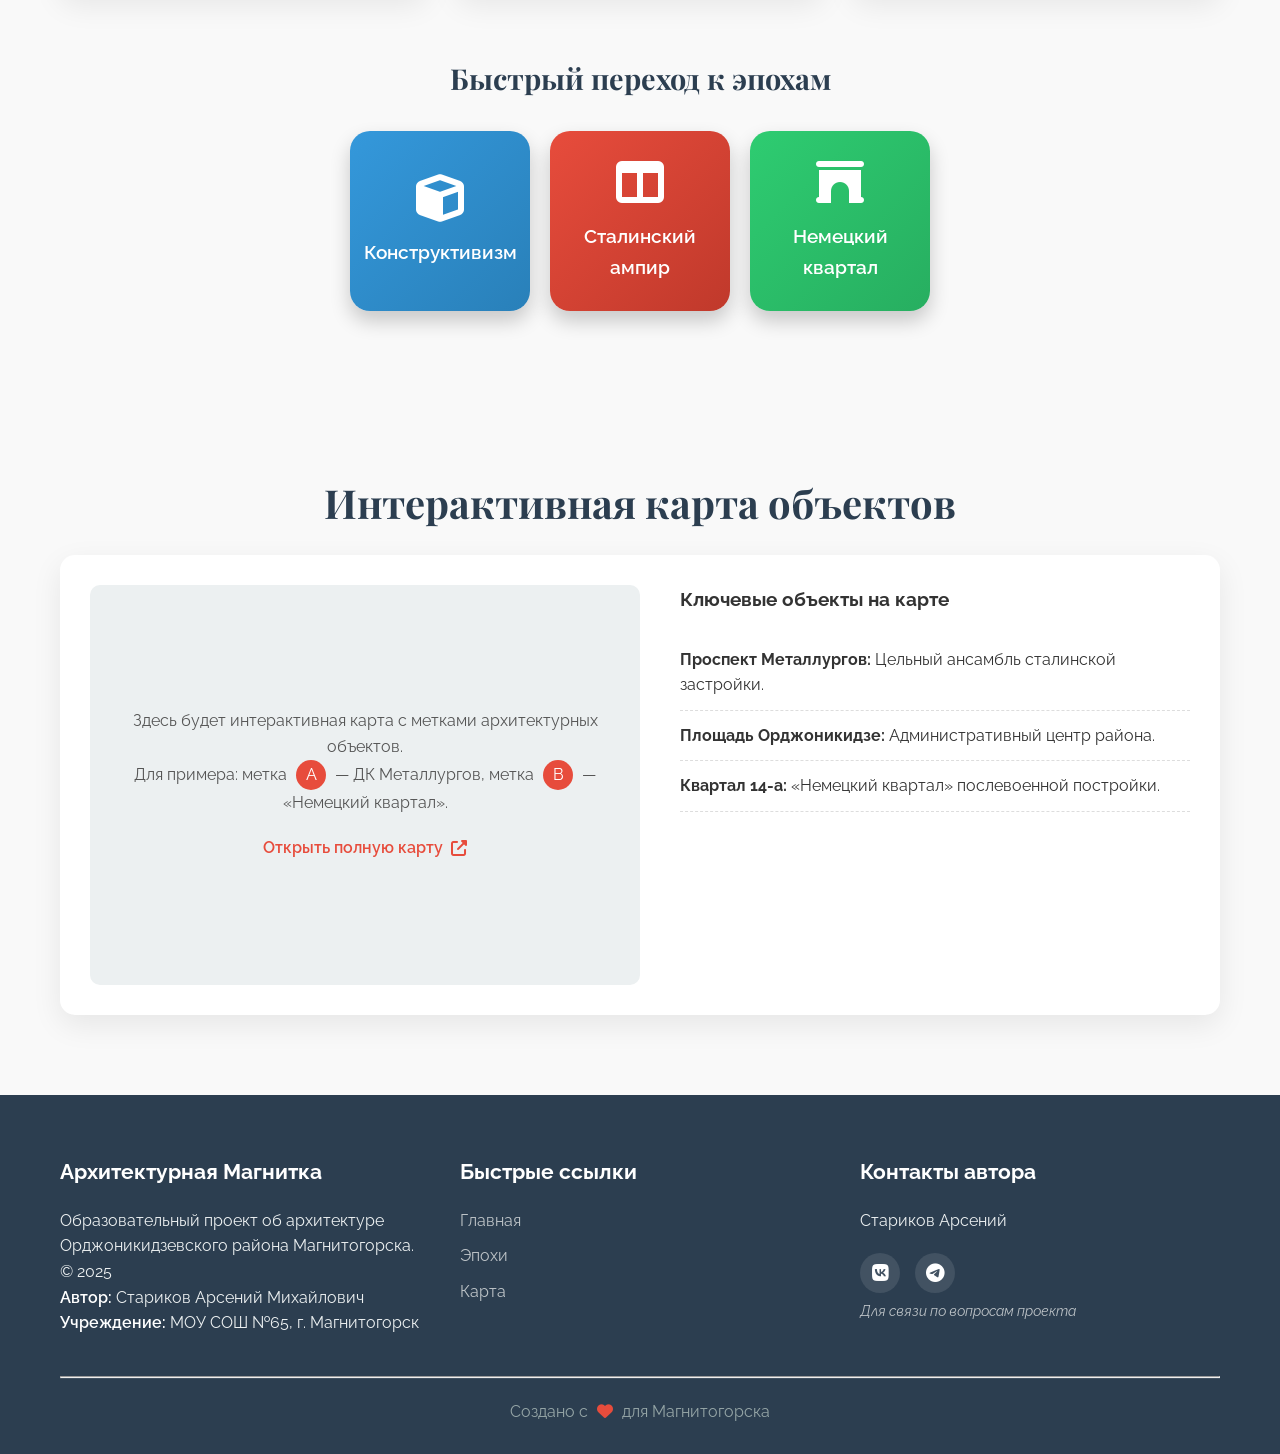
==== commit 43ab5499: "test update" ====
--- a/index.html
+++ b/index.html
@@ -1,6 +1,5 @@
 <!DOCTYPE html>
 <html lang="ru">
-<!-- ЗАМЕНИТЬ СЕКЦИЮ <head> (строки 4-12) -->
 <head>
     <meta charset="UTF-8">
     <meta name="viewport" content="width=device-width, initial-scale=1.0">
@@ -8,7 +7,7 @@
     <link rel="stylesheet" href="style.css">
     <link rel="stylesheet" href="https://cdnjs.cloudflare.com/ajax/libs/font-awesome/6.4.0/css/all.min.css">
     <link href="https://fonts.googleapis.com/css2?family=Playfair+Display:wght@400;700&family=Raleway:wght@300;400;600&display=swap" rel="stylesheet">
-    <link rel="icon" type="image/x-icon" href="images/favicon.ico">
+    <link rel="icon" type="image/x-icon" href="imgs/favicon.ico">
     <meta name="author" content="Стариков Арсений Михайлович">
 </head>
 <body>
@@ -38,14 +37,14 @@
         <div class="hero-overlay"></div>
     </header>
 
-    <!-- Секция "Эпохи" -->
+    <!-- Секция "Эпохи" с кнопками -->
     <section class="section eras-section" id="eras">
         <div class="container">
             <h2 class="section-title">Архитектурные эпохи района</h2>
-            <p class="section-subtitle">Нажмите на карточку, чтобы узнать больше</p>
+            <p class="section-subtitle">Изучите каждую эпоху подробно</p>
 
             <div class="eras-grid">
-                <!-- Карточка 1 -->
+                <!-- Конструктивизм -->
                 <div class="era-card slide-up">
                     <div class="card-image">
                         <img src="imgs/social city.jpg" alt="Конструктивизм 1930-х">
@@ -55,11 +54,13 @@
                     </div>
                     <div class="card-content">
                         <p>Первые кварталы Соцгорода, дома-коммуны. Функциональность, аскетизм, новые формы быта.</p>
-                        <a href="pgs/one.html" class="btn-card">Подробнее <i class="fas fa-arrow-right"></i></a>
+                        <a href="pgs/one.html" class="btn-card">
+                            Изучить эпоху <i class="fas fa-arrow-right"></i>
+                        </a>
                     </div>
                 </div>
 
-                <!-- Карточка 2 -->
+                <!-- Сталинский ампир -->
                 <div class="era-card slide-up">
                     <div class="card-image">
                         <img src="imgs/metalurg.jpg" alt="Сталинский ампир">
@@ -69,11 +70,13 @@
                     </div>
                     <div class="card-content">
                         <p>Проспекты Металлургов и Ленина. Колонны, лепнина, монументальность, триумф Победы.</p>
-                        <a href="pgs/two.html" class="btn-card">Подробнее <i class="fas fa-arrow-right"></i></a>
+                        <a href="pgs/two.html" class="btn-card">
+                            Изучить эпоху <i class="fas fa-arrow-right"></i>
+                        </a>
                     </div>
                 </div>
 
-                <!-- Карточка 3 -->
+                <!-- Немецкий квартал -->
                 <div class="era-card slide-up">
                     <div class="card-image">
                         <img src="imgs/nemts.webp" alt="Немецкий квартал">
@@ -83,8 +86,29 @@
                     </div>
                     <div class="card-content">
                         <p>Квартал 14-а, построенный военнопленными. Арочные галереи, плитняк, европейские мотивы.</p>
-                        <a href="pgs/three.html" class="btn-card">Подробнее <i class="fas fa-arrow-right"></i></a>
+                        <a href="pgs/three.html" class="btn-card">
+                            Изучить эпоху <i class="fas fa-arrow-right"></i>
+                        </a>
                     </div>
+                </div>
+            </div>
+            
+            <!-- Быстрый доступ к страницам эпох -->
+            <div class="quick-links">
+                <h3 class="quick-title">Быстрый переход к эпохам</h3>
+                <div class="quick-buttons">
+                    <a href="pgs/one.html" class="quick-btn btn-constr">
+                        <i class="fas fa-cube"></i>
+                        <span>Конструктивизм</span>
+                    </a>
+                    <a href="pgs/two.html" class="quick-btn btn-stalin">
+                        <i class="fas fa-columns"></i>
+                        <span>Сталинский ампир</span>
+                    </a>
+                    <a href="pgs/three.html" class="quick-btn btn-german">
+                        <i class="fas fa-archway"></i>
+                        <span>Немецкий квартал</span>
+                    </a>
                 </div>
             </div>
         </div>
@@ -96,9 +120,11 @@
             <h2 class="section-title">Интерактивная карта объектов</h2>
             <div class="map-container slide-up">
                 <div class="map-placeholder" id="mapPlaceholder">
-                    <!-- Здесь будет встроена карта Яндекса/Google -->
                     <p>Здесь будет интерактивная карта с метками архитектурных объектов.</p>
                     <p>Для примера: метка <span class="marker">A</span> — ДК Металлургов, метка <span class="marker">B</span> — «Немецкий квартал».</p>
+                    <a href="pgs/three.html" class="btn-card" style="margin-top: 20px;">
+                        Открыть полную карту <i class="fas fa-external-link-alt"></i>
+                    </a>
                 </div>
                 <div class="map-info">
                     <h3>Ключевые объекты на карте</h3>
@@ -113,42 +139,41 @@
     </section>
 
     <!-- Футер -->
-<footer class="footer" id="about">
-    <div class="container">
-        <div class="footer-grid">
-            <div class="footer-col">
-                <h3>Архитектурная Магнитка</h3>
-                <p>Образовательный проект об архитектуре Орджоникидзевского района Магнитогорска. © 2025</p>
-                <p><strong>Автор:</strong> Стариков Арсений Михайлович<br>
-                <strong>Учреждение:</strong> МОУ СОШ №65, г. Магнитогорск</p>
+    <footer class="footer" id="about">
+        <div class="container">
+            <div class="footer-grid">
+                <div class="footer-col">
+                    <h3>Архитектурная Магнитка</h3>
+                    <p>Образовательный проект об архитектуре Орджоникидзевского района Магнитогорска. © 2025</p>
+                    <p><strong>Автор:</strong> Стариков Арсений Михайлович<br>
+                    <strong>Учреждение:</strong> МОУ СОШ №65, г. Магнитогорск</p>
+                </div>
+                <div class="footer-col">
+                    <h3>Быстрые ссылки</h3>
+                    <ul>
+                        <li><a href="#home">Главная</a></li>
+                        <li><a href="#eras">Эпохи</a></li>
+                        <li><a href="#map">Карта</a></li>
+                    </ul>
+                </div>
+                <div class="footer-col">
+                    <h3>Контакты автора</h3>
+                    <p>Стариков Арсений</p>
+                    <div class="social-links">
+                        <a href="https://vk.com/id573348096" target="_blank" title="ВКонтакте">
+                            <i class="fab fa-vk"></i>
+                        </a>
+                        <a href="https://t.me/Senya131313" target="_blank" title="Telegram">
+                            <i class="fab fa-telegram"></i>
+                        </a>
+                    </div>
+                    <p class="footer-note">Для связи по вопросам проекта</p>
+                </div>
             </div>
-            <div class="footer-col">
-                <h3>Быстрые ссылки</h3>
-                <ul>
-                    <li><a href="#home">Главная</a></li>
-                    <li><a href="#eras">Эпохи</a></li>
-                    <li><a href="#map">Карта</a></li>
-                    <li><a href="#test">Тест</a></li>
-                </ul>
-            </div>
-            <div class="footer-col">
-                <h3>Контакты автора</h3>
-                <p>Стариков Арсений</p>
-                <div class="social-links">
-                    <a href="https://vk.com/id573348096" target="_blank" title="ВКонтакте">
-                        <i class="fab fa-vk"></i>
-                    </a>
-                    <a href="https://t.me/Senya131313" target="_blank" title="Telegram">
-                        <i class="fab fa-telegram"></i>
-                    </a>
-                </div>
-                <p class="footer-note">Для связи по вопросам проекта</p>
-            </div>
+            <hr>
+            <p class="footer-copy">Создано с <i class="fas fa-heart"></i> для Магнитогорска</p>
         </div>
-        <hr>
-        <p class="footer-copy">Создано с <i class="fas fa-heart"></i> для Магнитогорска | 2025</p>
-    </div>
-</footer>
+    </footer>
 
     <script src="script.js"></script>
 </body>
--- a/style.css
+++ b/style.css
@@ -514,4 +514,100 @@
     color: #bdc3c7;
     margin-top: 8px;
     font-style: italic;
+}
+
+/* Быстрые кнопки эпох */
+.quick-links {
+    margin-top: 60px;
+    text-align: center;
+}
+
+.quick-title {
+    font-family: 'Playfair Display', serif;
+    font-size: 1.8rem;
+    margin-bottom: 30px;
+    color: #2c3e50;
+}
+
+.quick-buttons {
+    display: flex;
+    justify-content: center;
+    flex-wrap: wrap;
+    gap: 20px;
+}
+
+.quick-btn {
+    display: flex;
+    flex-direction: column;
+    align-items: center;
+    justify-content: center;
+    width: 180px;
+    height: 180px;
+    border-radius: 20px;
+    text-decoration: none;
+    color: white;
+    padding: 20px;
+    transition: all 0.4s;
+    box-shadow: 0 10px 20px rgba(0,0,0,0.2);
+}
+
+.quick-btn i {
+    font-size: 3rem;
+    margin-bottom: 15px;
+    transition: transform 0.3s;
+}
+
+.quick-btn span {
+    font-size: 1.2rem;
+    font-weight: 600;
+}
+
+.quick-btn:hover {
+    transform: translateY(-15px) scale(1.05);
+    box-shadow: 0 20px 30px rgba(0,0,0,0.3);
+}
+
+.quick-btn:hover i {
+    transform: scale(1.2);
+}
+
+/* Цвета кнопок */
+.btn-constr {
+    background: linear-gradient(135deg, #3498db, #2980b9);
+}
+
+.btn-stalin {
+    background: linear-gradient(135deg, #e74c3c, #c0392b);
+}
+
+.btn-german {
+    background: linear-gradient(135deg, #2ecc71, #27ae60);
+}
+
+/* Адаптивность для быстрых кнопок */
+@media (max-width: 768px) {
+    .quick-buttons {
+        flex-direction: column;
+        align-items: center;
+    }
+    
+    .quick-btn {
+        width: 100%;
+        max-width: 300px;
+        height: 140px;
+        flex-direction: row;
+        justify-content: flex-start;
+        padding: 25px;
+    }
+    
+    .quick-btn i {
+        font-size: 2.5rem;
+        margin-bottom: 0;
+        margin-right: 20px;
+    }
+    
+    .quick-btn span {
+        font-size: 1.3rem;
+        text-align: left;
+    }
 }
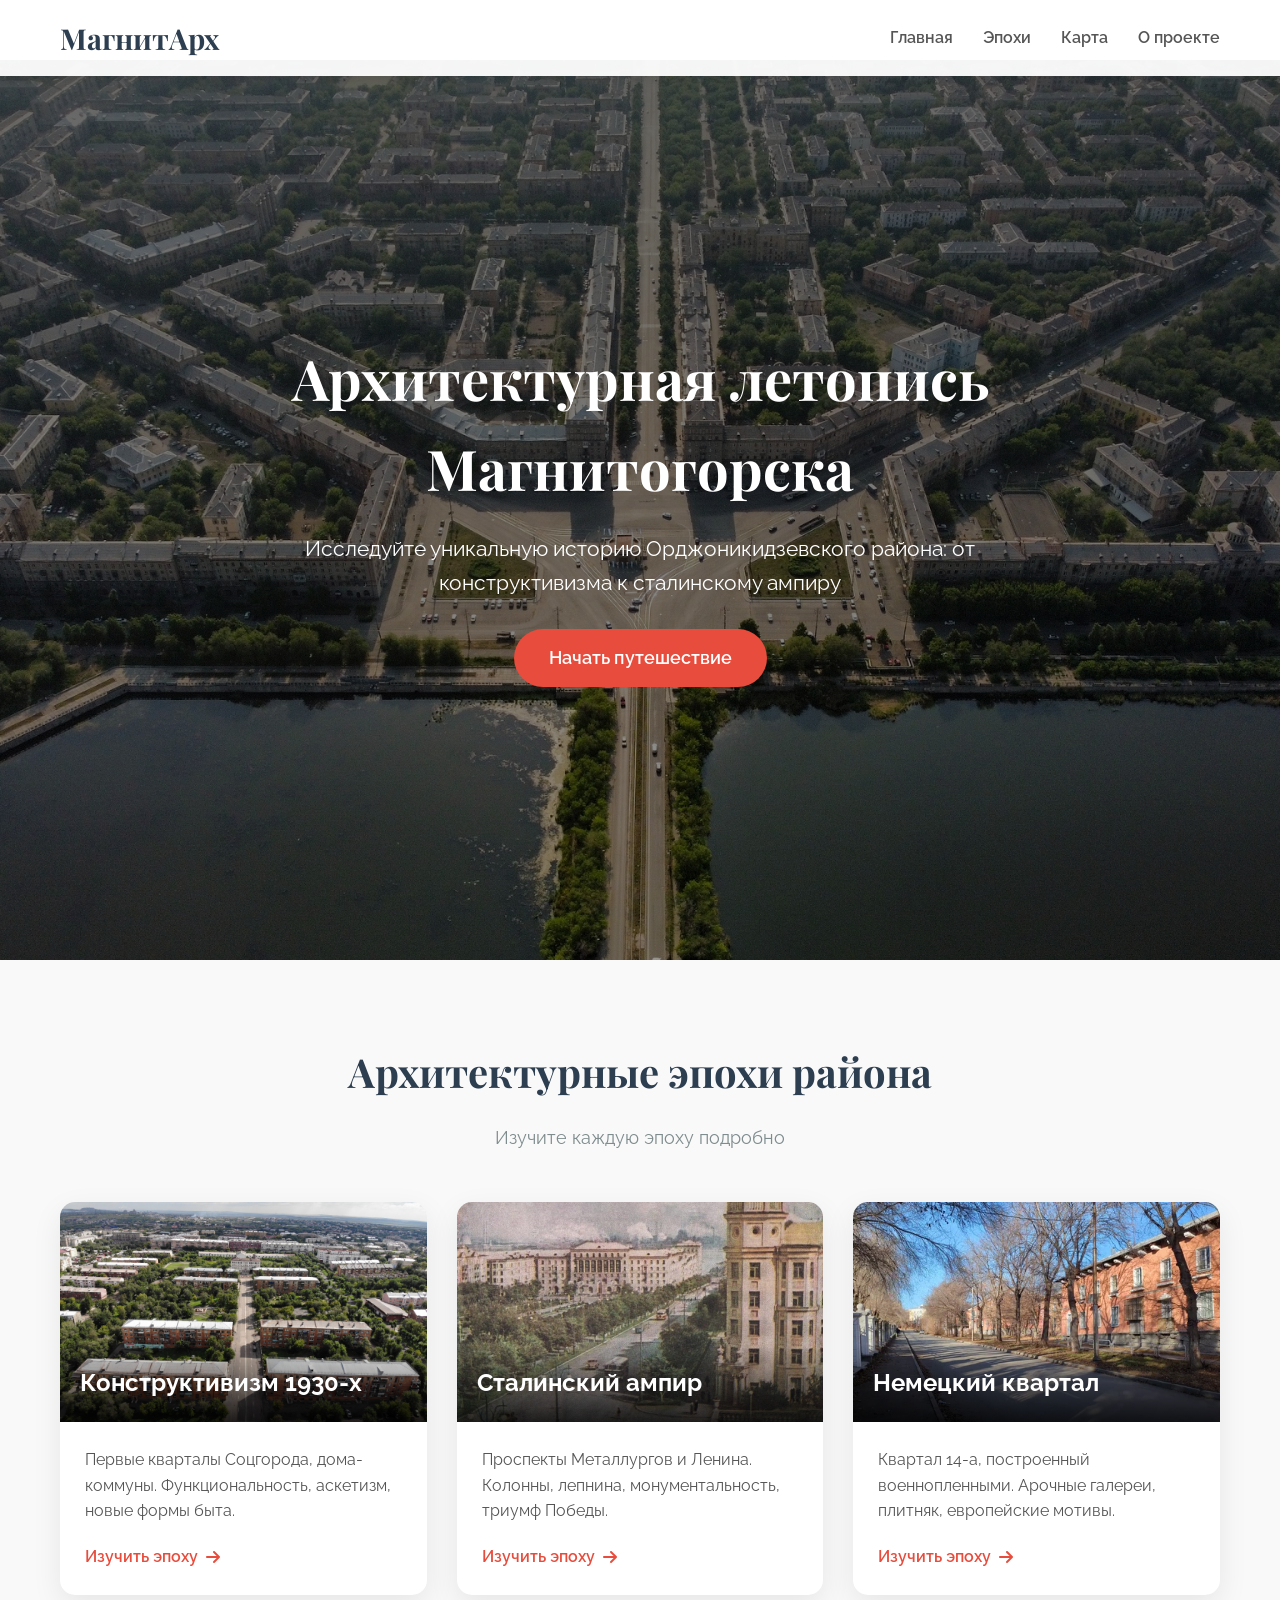
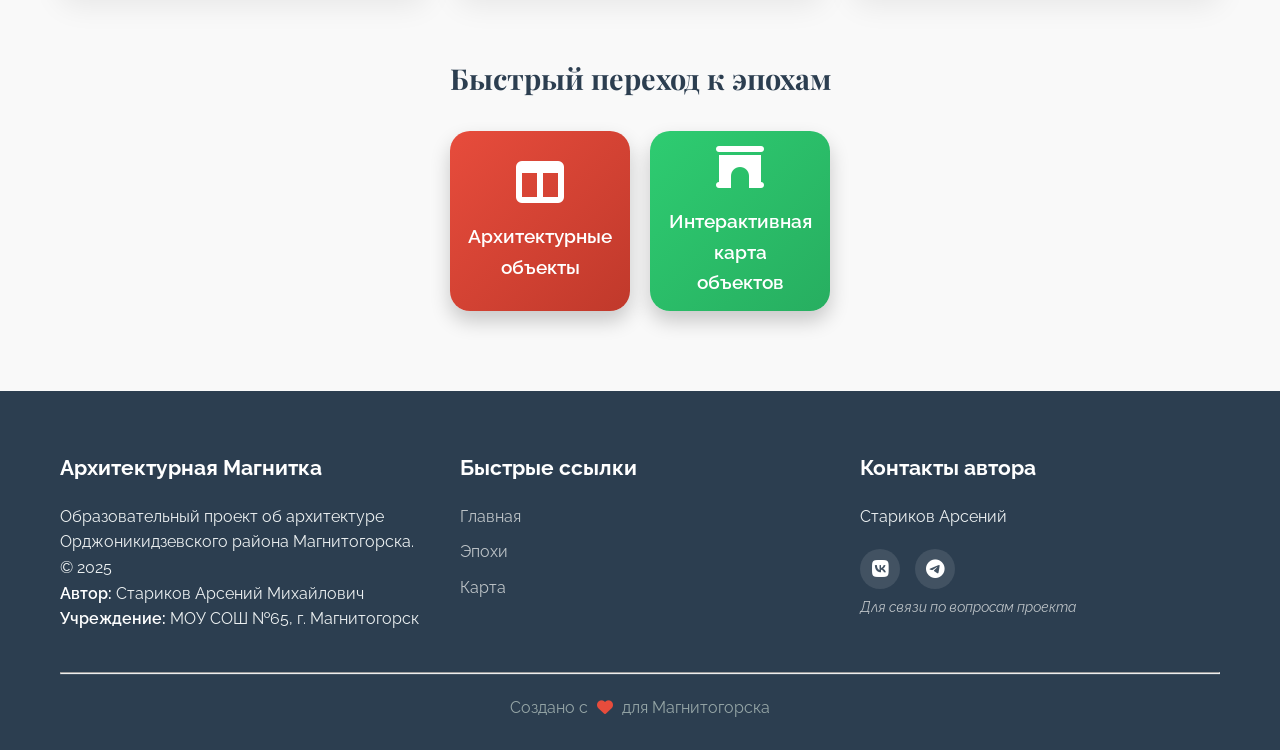
==== commit ed17eeb5: "update" ====
--- a/index.html
+++ b/index.html
@@ -97,42 +97,14 @@
             <div class="quick-links">
                 <h3 class="quick-title">Быстрый переход к эпохам</h3>
                 <div class="quick-buttons">
-                    <a href="pgs/one.html" class="quick-btn btn-constr">
-                        <i class="fas fa-cube"></i>
-                        <span>Конструктивизм</span>
-                    </a>
                     <a href="pgs/two.html" class="quick-btn btn-stalin">
                         <i class="fas fa-columns"></i>
-                        <span>Сталинский ампир</span>
+                        <span>Архитектурные объекты</span>
                     </a>
                     <a href="pgs/three.html" class="quick-btn btn-german">
                         <i class="fas fa-archway"></i>
-                        <span>Немецкий квартал</span>
+                        <span>Интерактивная карта объектов</span>
                     </a>
-                </div>
-            </div>
-        </div>
-    </section>
-
-    <!-- Секция с интерактивной картой -->
-    <section class="section map-section" id="map">
-        <div class="container">
-            <h2 class="section-title">Интерактивная карта объектов</h2>
-            <div class="map-container slide-up">
-                <div class="map-placeholder" id="mapPlaceholder">
-                    <p>Здесь будет интерактивная карта с метками архитектурных объектов.</p>
-                    <p>Для примера: метка <span class="marker">A</span> — ДК Металлургов, метка <span class="marker">B</span> — «Немецкий квартал».</p>
-                    <a href="pgs/three.html" class="btn-card" style="margin-top: 20px;">
-                        Открыть полную карту <i class="fas fa-external-link-alt"></i>
-                    </a>
-                </div>
-                <div class="map-info">
-                    <h3>Ключевые объекты на карте</h3>
-                    <ul class="map-list">
-                        <li><strong>Проспект Металлургов:</strong> Цельный ансамбль сталинской застройки.</li>
-                        <li><strong>Площадь Орджоникидзе:</strong> Административный центр района.</li>
-                        <li><strong>Квартал 14-а:</strong> «Немецкий квартал» послевоенной постройки.</li>
-                    </ul>
                 </div>
             </div>
         </div>
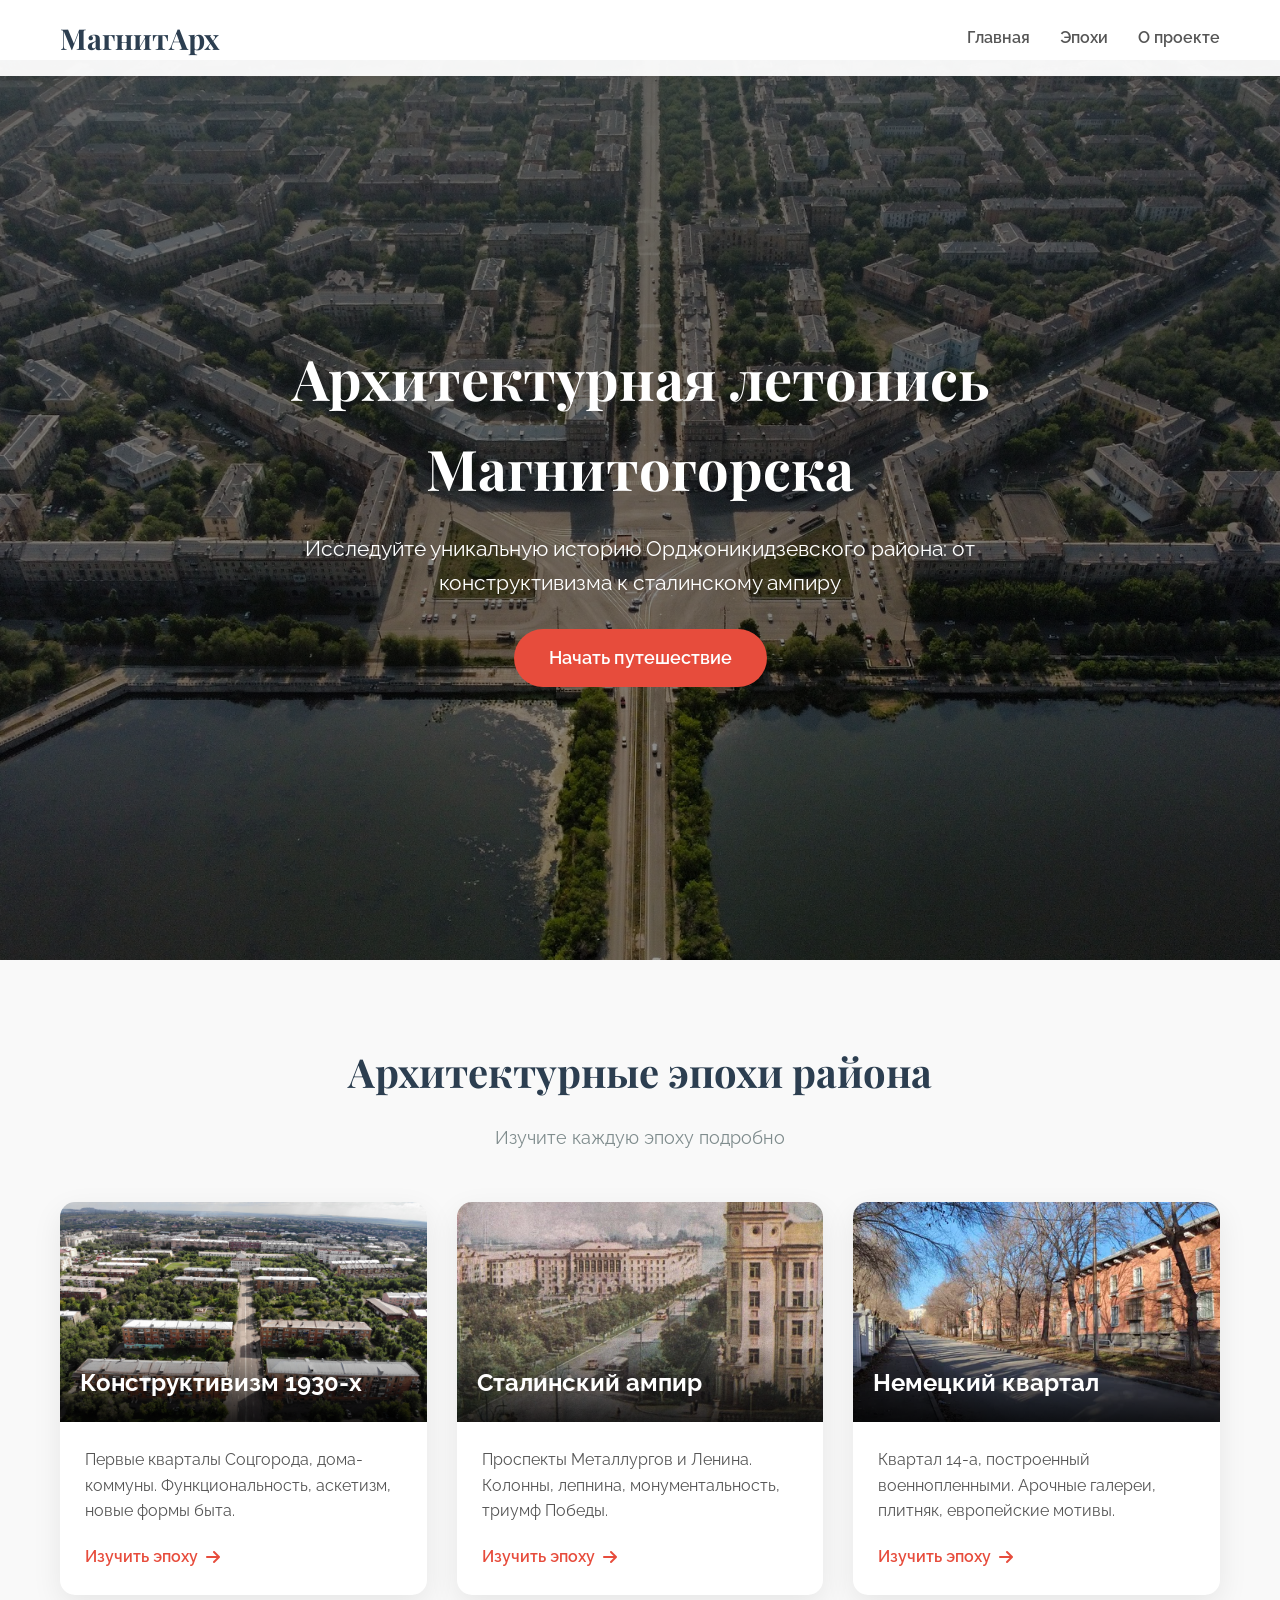
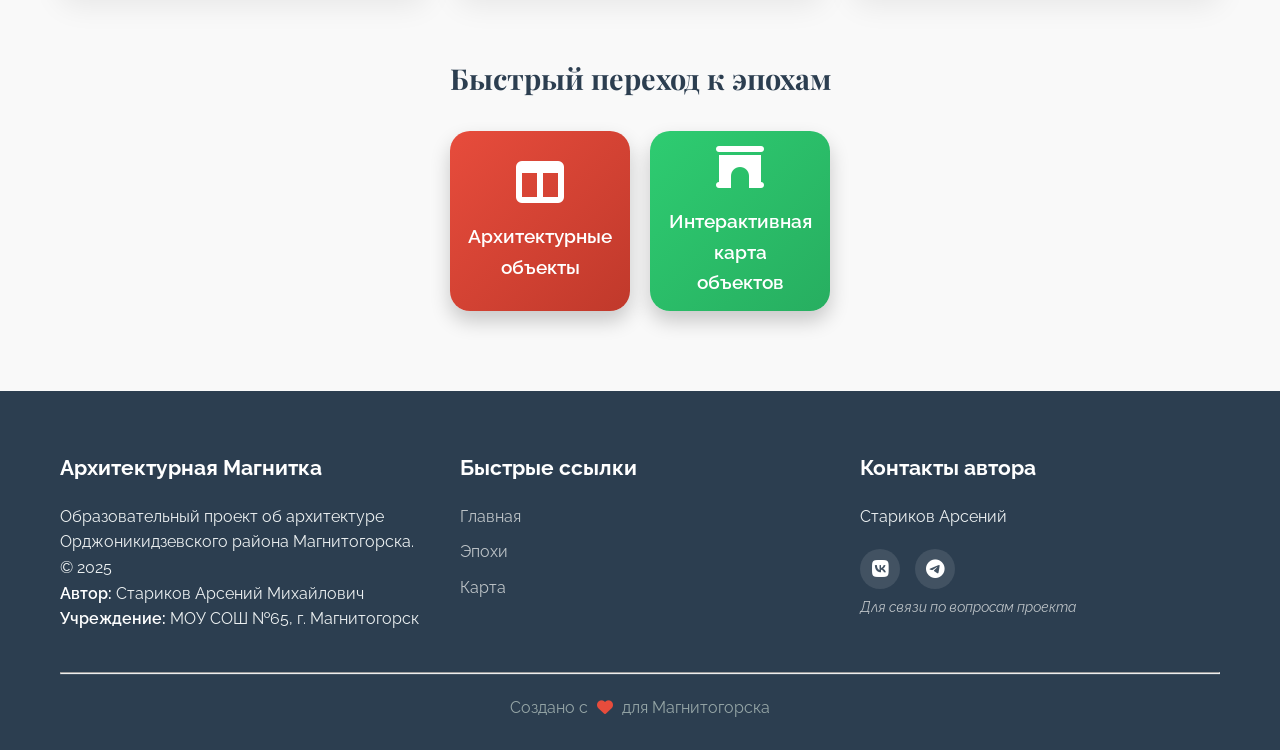
==== commit 4910679d: "update" ====
--- a/index.html
+++ b/index.html
@@ -21,7 +21,6 @@
             <ul class="nav-menu" id="navMenu">
                 <li><a href="#home">Главная</a></li>
                 <li><a href="#eras">Эпохи</a></li>
-                <li><a href="#map">Карта</a></li>
                 <li><a href="#about">О проекте</a></li>
             </ul>
         </div>
@@ -54,7 +53,7 @@
                     </div>
                     <div class="card-content">
                         <p>Первые кварталы Соцгорода, дома-коммуны. Функциональность, аскетизм, новые формы быта.</p>
-                        <a href="pgs/one.html" class="btn-card">
+                        <a href="pgs/constructivism.html" class="btn-card">
                             Изучить эпоху <i class="fas fa-arrow-right"></i>
                         </a>
                     </div>
@@ -70,7 +69,7 @@
                     </div>
                     <div class="card-content">
                         <p>Проспекты Металлургов и Ленина. Колонны, лепнина, монументальность, триумф Победы.</p>
-                        <a href="pgs/two.html" class="btn-card">
+                        <a href="pgs/stalin_empire.html" class="btn-card">
                             Изучить эпоху <i class="fas fa-arrow-right"></i>
                         </a>
                     </div>
@@ -86,7 +85,7 @@
                     </div>
                     <div class="card-content">
                         <p>Квартал 14-а, построенный военнопленными. Арочные галереи, плитняк, европейские мотивы.</p>
-                        <a href="pgs/three.html" class="btn-card">
+                        <a href="pgs/german_quarter.html" class="btn-card">
                             Изучить эпоху <i class="fas fa-arrow-right"></i>
                         </a>
                     </div>
